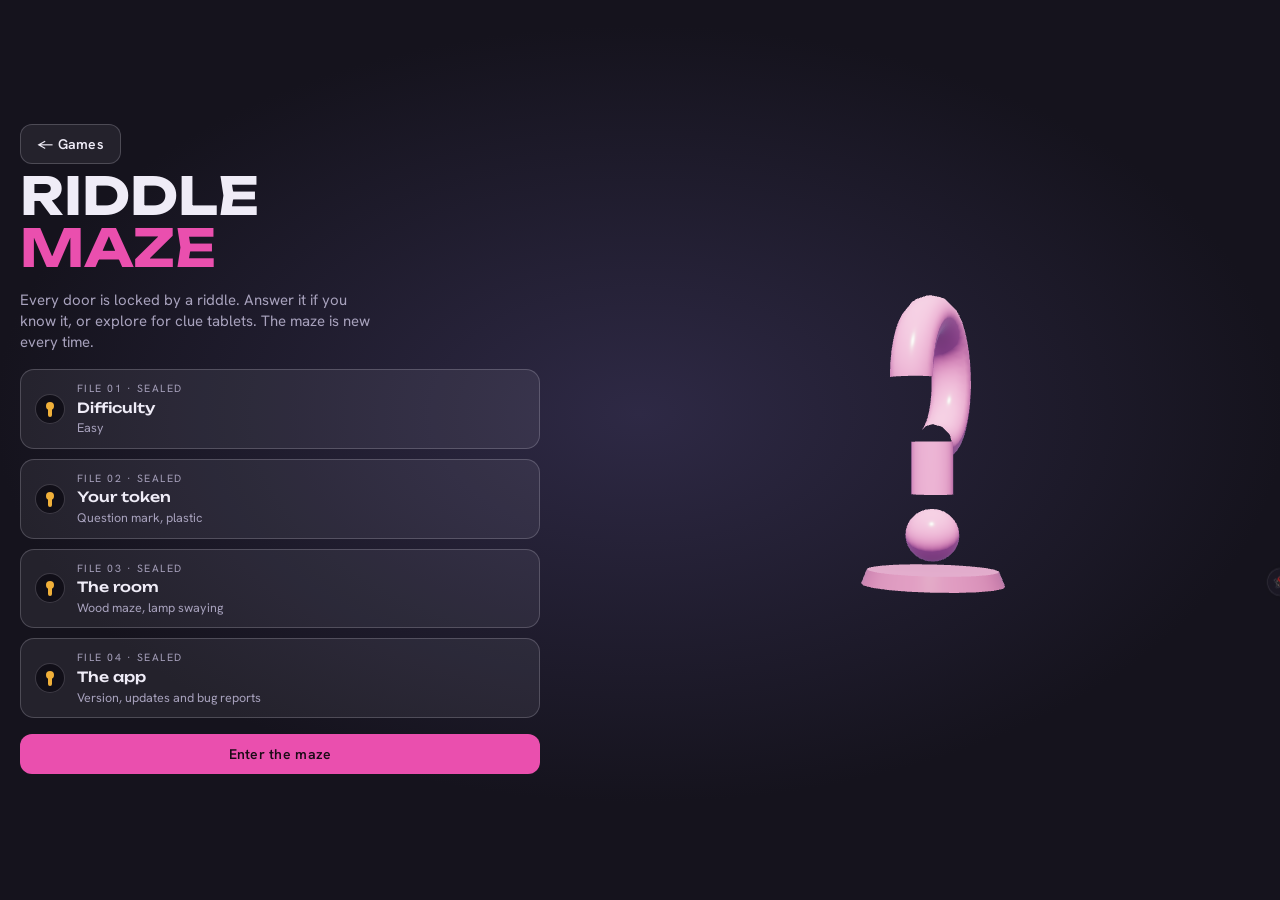
==== riddles.html @ 1ce8b2f1 "Add Strongbox game and in-app bug reporter Strongbox: number, word, logic and story questions, pictu" ====
<!DOCTYPE html>
<html lang="en">
<head>
<meta charset="utf-8">
<meta name="viewport" content="width=device-width, initial-scale=1, viewport-fit=cover">
<meta name="theme-color" content="#15131d">
<title>Riddle Maze · Critical Puzzles</title>
<link rel="manifest" href="manifest.webmanifest">
<link rel="icon" type="image/png" sizes="192x192" href="icons/icon-192.png">
<link rel="apple-touch-icon" href="icons/apple-touch-icon.png">
<link rel="preconnect" href="https://fonts.googleapis.com">
<link rel="preconnect" href="https://fonts.gstatic.com" crossorigin>
<link href="https://fonts.googleapis.com/css2?family=Hanken+Grotesk:wght@400;500;600&family=Unbounded:wght@500;700&display=swap" rel="stylesheet">
<style>
:root {
  --stage: #15131d; --stage-lift: #2e2945; --panel: #1d1a28; --ink: #efecf7; --muted: #a8a2bd;
  --line: rgba(239, 236, 247, 0.2); --tile: rgba(239, 236, 247, 0.07); --accent: #ea4fae;
  --amber: #f0b03a; --good: #5fd0a0;
  --display: "Unbounded", "Arial Rounded MT Bold", "Trebuchet MS", sans-serif;
  --body: "Hanken Grotesk", "Segoe UI", system-ui, sans-serif;
  --safe-t: env(safe-area-inset-top, 0px); --safe-b: env(safe-area-inset-bottom, 0px);
  color-scheme: dark;
}
* { box-sizing: border-box; }
html, body { height: 100%; margin: 0; }
body {
  background: var(--stage); color: var(--ink); font-family: var(--body); font-size: 15px; line-height: 1.4;
  overflow: hidden; -webkit-user-select: none; user-select: none; -webkit-tap-highlight-color: transparent;
}
[hidden] { display: none !important; }
#app { position: relative; height: 100%;
  background: radial-gradient(ellipse 70% 60% at 50% 46%, var(--stage-lift), var(--stage) 72%); }
#view { position: absolute; inset: 0; width: 100%; height: 100%; display: block; touch-action: none; outline: none; }
#app[data-screen="setup"] #view { pointer-events: none; }
button, .btn {
  font: 600 14px/1 var(--body); letter-spacing: 0.02em; color: var(--ink); background: var(--tile);
  border: 1px solid var(--line); border-radius: 12px; padding: 12px 16px; cursor: pointer; text-decoration: none;
  display: inline-block;
}
button:active { transform: scale(0.97); }
button:disabled { opacity: 0.45; cursor: default; }
button.primary { background: var(--accent); color: #1b0b16; border-color: transparent; }
.label { font-size: 11px; letter-spacing: 0.12em; text-transform: uppercase; color: var(--muted); }

/* Setup */
#setup {
  position: absolute; inset: 0; overflow-y: auto; padding: calc(18px + var(--safe-t)) 20px calc(20px + var(--safe-b));
  display: flex; flex-direction: column; gap: 16px;
}
#app:not([data-screen="setup"]) #setup { display: none; }
#setup h1 { margin: 6px 0 0; font-family: var(--display); font-weight: 700; text-transform: uppercase;
  font-size: clamp(28px, 8vw, 52px); line-height: 1; }
#setup h1 span { display: block; color: var(--accent); }
#setup .lede { margin: 0; color: var(--muted); max-width: 44ch; }
.group { max-width: 520px; display: flex; flex-direction: column; gap: 8px; }
.chips { display: flex; flex-wrap: wrap; gap: 8px; }
.chips button { padding: 10px 13px; border-radius: 999px; font-size: 13px; }
.chips button[aria-pressed="true"] { background: var(--ink); color: #15131d; border-color: transparent; }
.hint { margin: 0; color: var(--muted); font-size: 13px; max-width: 48ch; }
@media (min-width: 820px) { #setup { padding-right: 50%; justify-content: center; } }

/* Play */
#hud { position: absolute; left: 0; right: 0; top: 0; padding: calc(10px + var(--safe-t)) 12px 0;
  display: flex; flex-wrap: wrap; gap: 8px; align-items: center; pointer-events: none; }
#hud > * { pointer-events: auto; }
#hud button, #hud .btn { padding: 10px 12px; font-size: 13px; background: rgba(29, 26, 40, 0.85); }
#stats { display: flex; gap: 14px; margin: 0 0 0 auto; padding: 8px 12px; border-radius: 12px; background: rgba(29, 26, 40, 0.85);
  border: 1px solid var(--line); }
#stats div { display: flex; flex-direction: column; align-items: center; }
#stats dd { margin: 0; font-weight: 600; font-variant-numeric: tabular-nums; }
#status { position: absolute; left: 12px; right: 12px; bottom: calc(12px + var(--safe-b)); margin: 0; text-align: center;
  color: var(--muted); font-size: 13.5px; pointer-events: none; text-shadow: 0 1px 6px #000; }
#app[data-screen="setup"] #hud, #app[data-screen="setup"] #status { display: none; }

.card { position: absolute; left: 12px; right: 12px; top: calc(64px + var(--safe-t)); margin: 0 auto; max-width: 480px;
  background: var(--panel); border: 1px solid var(--line); border-radius: 18px; padding: 16px; z-index: 5;
  box-shadow: 0 18px 50px rgba(0, 0, 0, 0.55); max-height: calc(100% - 90px); overflow-y: auto; }
.card h2 { margin: 0 0 6px; font-family: var(--display); font-weight: 500; font-size: 15px; }
.card p { margin: 6px 0; }
#riddle-text { font-size: 17px; line-height: 1.45; -webkit-user-select: text; user-select: text; }
.cluebox { border-left: 3px solid var(--good); padding: 6px 10px; background: var(--tile); border-radius: 0 10px 10px 0; font-size: 14px; }
.cluebox b { color: var(--good); font-weight: 600; }
#answer { width: 100%; font: 500 17px var(--body); color: var(--ink); background: #110f18; border: 1px solid var(--line);
  border-radius: 12px; padding: 13px 14px; margin-top: 8px; -webkit-user-select: text; user-select: text; }
#answer:focus { outline: 2px solid var(--accent); outline-offset: 1px; }
.row { display: flex; flex-wrap: wrap; gap: 8px; margin-top: 10px; }
#feedback { min-height: 1.4em; font-size: 14px; color: var(--amber); }
.small { font-size: 13px; color: var(--muted); }
#journal-list { list-style: none; margin: 8px 0 0; padding: 0; display: flex; flex-direction: column; gap: 8px; }
#journal-list li { padding: 8px 10px; background: var(--tile); border-radius: 10px; font-size: 14px; -webkit-user-select: text; user-select: text; }
#journal-list b { color: var(--good); margin-right: 6px; }
#end .stars { font-size: 34px; letter-spacing: 6px; color: var(--amber); }
#end dl { display: grid; grid-template-columns: 1fr auto; gap: 4px 16px; margin: 10px 0; }
#end dd { margin: 0; font-weight: 600; text-align: right; }

/* ----- Settings as case files: each category is a sealed file that opens one at a time ----- */
.file { border: 1px solid var(--line); border-radius: 14px; background: var(--tile); }
.file > summary { list-style: none; display: flex; align-items: center; gap: 12px; padding: 11px 14px; cursor: pointer; border-radius: 14px; }
.file > summary::-webkit-details-marker { display: none; }
.file > summary:focus-visible { outline: 2px solid var(--accent); outline-offset: 2px; }
.lock { flex: none; width: 30px; height: 30px; border-radius: 50%; border: 1px solid var(--line); background: #110f18; position: relative; transition: transform 0.35s, border-color 0.35s; }
.lock::before, .lock::after { content: ""; position: absolute; left: 50%; background: var(--amber); transition: background 0.35s; }
.lock::before { top: 7px; width: 8px; height: 8px; margin-left: -4px; border-radius: 50%; }
.lock::after { top: 12px; width: 4px; height: 10px; margin-left: -2px; border-radius: 0 0 2px 2px; }
.file[open] .lock { transform: rotate(90deg); border-color: var(--good); }
.file[open] .lock::before, .file[open] .lock::after { background: var(--good); }
.ft { flex: 1; min-width: 0; display: flex; flex-direction: column; gap: 2px; }
.kick { font-size: 10.5px; letter-spacing: 0.14em; text-transform: uppercase; color: var(--muted); }
.kick::after { content: " \00B7  sealed"; }
.file[open] .kick::after { content: " \00B7  open"; color: var(--good); }
.fname { font-family: var(--display); font-weight: 500; font-size: 14px; }
.fdesc { font-size: 12.5px; color: var(--muted); white-space: nowrap; overflow: hidden; text-overflow: ellipsis; }
.fbody { padding: 6px 14px 16px; display: flex; flex-direction: column; gap: 18px; animation: unseal 0.3s ease; }
@keyframes unseal { from { opacity: 0; transform: translateY(-6px); } }
@media (prefers-reduced-motion: reduce) { .fbody { animation: none; } .lock, .lock::before, .lock::after { transition: none; } }
.files { max-width: 520px; display: flex; flex-direction: column; gap: 10px; }
.files .hint { max-width: none; }
</style>
</head>
<body>
<div id="app" data-screen="setup">
  <canvas id="view" tabindex="0" aria-label="3D maze on a table. Drag to move your view around and over the table, pinch or scroll to zoom, drag with two fingers to pan across it. Tap a door to walk to it."></canvas>

  <section id="setup">
    <div>
      <a class="btn" href="index.html">&larr; Games</a>
      <h1>Riddle <span>Maze</span></h1>
    </div>
    <p class="lede">Every door is locked by a riddle. Answer it if you know it, or explore for clue tablets. The maze is new every time.</p>
    <div class="files">
<details class="file">
<summary><span class="lock" aria-hidden="true"></span><span class="ft"><span class="kick">File 01</span><span class="fname">Difficulty</span><span class="fdesc" id="d-tier"></span></span></summary>
<div class="fbody">
    <div class="group">
      <span class="label">Difficulty</span>
      <div class="chips" id="tiers"></div>
      <p class="hint" id="tier-blurb"></p>
    </div>
</div>
</details>
<details class="file">
<summary><span class="lock" aria-hidden="true"></span><span class="ft"><span class="kick">File 02</span><span class="fname">Your token</span><span class="fdesc" id="d-token"></span></span></summary>
<div class="fbody">
    <div class="group">
      <span class="label">Token</span>
      <div class="chips" id="tokens"></div>
    </div>
    <div class="group">
      <span class="label">Token material</span>
      <div class="chips" id="tmats"></div>
    </div>
</div>
</details>
<details class="file">
<summary><span class="lock" aria-hidden="true"></span><span class="ft"><span class="kick">File 03</span><span class="fname">The room</span><span class="fdesc" id="d-room"></span></span></summary>
<div class="fbody">
    <div class="group">
      <span class="label">Maze material</span>
      <div class="chips" id="mmats"></div>
    </div>
    <div class="group">
      <span class="label">Overhead lamp</span>
      <div class="chips" id="lamps"></div>
    </div>
</div>
</details>
<details class="file">
<summary><span class="lock" aria-hidden="true"></span><span class="ft"><span class="kick">File 04</span><span class="fname">The app</span><span class="fdesc">Version, updates and bug reports</span></span></summary>
<div class="fbody">
<div class="group">
<p class="hint" id="upd-version"></p>
<div class="row"><button id="upd-check" type="button">Check for update</button><button type="button" data-bug-open>&#128030; Report a bug</button></div>
<p class="hint" id="upd-status" role="status" aria-live="polite"></p>
</div>
</div>
</details>
    </div>
    <div class="group"><button id="start" class="primary" type="button">Enter the maze</button></div>
  </section>

  <header id="hud">
    <button id="to-setup" type="button">&larr; Setup</button>
    <button id="open-journal" type="button">Journal <span id="jcount">0</span></button>
    <button id="recentre" type="button">Recentre</button>
    <dl id="stats">
      <div><dt class="label">Doors</dt><dd id="s-doors">0</dd></div>
      <div><dt class="label">Wrong</dt><dd id="s-wrong">0</dd></div>
      <div id="s-keys-box"><dt class="label">Keys</dt><dd id="s-keys">0</dd></div>
      <div id="s-oil-box"><dt class="label">Oil</dt><dd id="s-oil">0</dd></div>
    </dl>
  </header>
  <p id="status" role="status" aria-live="polite"></p>

  <div id="panel" class="card" hidden role="dialog" aria-labelledby="panel-title">
    <h2 id="panel-title">Locked door</h2>
    <p id="riddle-text"></p>
    <p id="door-hint" class="small"></p>
    <p id="door-clue" class="cluebox" hidden></p>
    <form id="answer-form" autocomplete="off">
      <input id="answer" type="text" inputmode="text" autocapitalize="off" autocorrect="off" spellcheck="false" placeholder="Type your answer" aria-label="Your answer" maxlength="80">
      <p id="feedback" role="status" aria-live="polite"></p>
      <div class="row">
        <button id="submit" class="primary" type="submit">Answer</button>
        <button id="use-key" type="button" hidden>Use master key</button>
        <button id="panel-journal" type="button">Journal</button>
        <button id="walk-away" type="button">Walk away</button>
      </div>
    </form>
    <p id="tries" class="small"></p>
  </div>

  <div id="journal" class="card" hidden role="dialog" aria-labelledby="journal-title">
    <h2 id="journal-title">Journal</h2>
    <p class="small" id="journal-note"></p>
    <ul id="journal-list"></ul>
    <div class="row"><button id="close-journal" class="primary" type="button">Close</button></div>
  </div>

  <div id="note" class="card" hidden role="dialog" aria-labelledby="note-title">
    <h2 id="note-title"></h2>
    <div id="note-body"></div>
    <div class="row"><button id="close-note" class="primary" type="button">Continue</button></div>
  </div>

  <div id="end" class="card" hidden role="dialog" aria-labelledby="end-title">
    <h2 id="end-title"></h2>
    <p class="stars" id="end-stars" aria-hidden="true"></p>
    <p id="end-text"></p>
    <dl id="end-stats"></dl>
    <div class="row">
      <button id="again" class="primary" type="button">New maze</button>
      <button id="end-setup" type="button">Change setup</button>
    </div>
  </div>
</div>

<script src="three.min.js"></script>
<script src="riddles-data.js"></script>
<script>
(function () {
'use strict';
var $ = function (id) { return document.getElementById(id); };
function store(k, v) { try { localStorage.setItem(k, JSON.stringify(v)); } catch (e) {} }
function load(k) { try { return JSON.parse(localStorage.getItem(k)); } catch (e) { return null; } }

/* ---------- Settings for each difficulty (tune here) ---------- */
var TIERS = {
  E: { minPath: 3, name: 'Easy', rooms: 9, grid: [4, 4, 1], extra: 2, cluePct: 0.7, attempts: Infinity, keys: 0, hiddenKey: false, oil: false, typo: 6, label: 'auto',
       blurb: 'One floor, 9 rooms. Unlimited attempts with a short lockout. Clues appear on their door once found.' },
  M: { minPath: 4, name: 'Medium', rooms: 12, grid: [3, 3, 2], extra: 3, cluePct: 0.5, attempts: 3, keys: 1, hiddenKey: false, oil: false, typo: 8, label: 'symbol',
       blurb: 'Two floors, 12 rooms. A door seals after 3 wrong answers. One master key. Clue tablets and doors share a mark.' },
  H: { minPath: 5, name: 'Hard', rooms: 16, grid: [3, 3, 3], extra: 3, cluePct: 0.35, attempts: 2, keys: 0, hiddenKey: true, oil: true, typo: 0, label: 'none',
       blurb: 'Three floors, 16 rooms. A door seals after 2 wrong answers. Clues are unlabelled, the master key is hidden, and lantern oil limits how far you can walk.' }
};
var OIL_FACTOR = 1.6, OIL_BONUS = 4, EASY_LOCKOUT_MS = 5000;
var TOKENS = [['question', 'Question mark'], ['stick', 'Stick figure'], ['pyramid', 'Pyramid'], ['statue', 'Carved statue'],
  ['lantern', 'Lantern'], ['flashlight', 'Flashlight'], ['magnifier', 'Magnifying glass'], ['globe', 'Globe'], ['book', 'Open book'], ['abacus', 'Abacus']];
var MATS = [['wood', 'Wood'], ['plastic', 'Plastic'], ['metal', 'Metal']];
var LAMPS = [['still', 'Still'], ['sway', 'Sway'], ['swing', 'Swing']], LAMP_AMP = { still: 0, sway: 0.07, swing: 0.2 };
var SYMBOLS = ['Δ', 'Σ', 'Ω', 'Φ', 'Ψ', 'Λ', 'Θ', 'Π', 'Ξ', 'Γ', 'β', 'λ', 'μ', 'π'];

var setup = load('cp-riddle-setup') || {};
if (!TIERS[setup.tier]) setup.tier = 'E';
if (!TOKENS.some(function (t) { return t[0] === setup.token; })) setup.token = 'question';
if (!MATS.some(function (t) { return t[0] === setup.tmat; })) setup.tmat = 'plastic';
if (!MATS.some(function (t) { return t[0] === setup.mmat; })) setup.mmat = 'wood';
if (LAMP_AMP[setup.lamp] === undefined) setup.lamp = 'sway';

/* ---------- Random ---------- */
function rng(seed) { var a = seed >>> 0; return function () { a |= 0; a = a + 0x6D2B79F5 | 0; var t = Math.imul(a ^ a >>> 15, 1 | a);
  t = t + Math.imul(t ^ t >>> 7, 61 | t) ^ t; return ((t ^ t >>> 14) >>> 0) / 4294967296; }; }
function shuffle(arr, rnd) { for (var i = arr.length - 1; i > 0; i--) { var j = Math.floor(rnd() * (i + 1)); var t = arr[i]; arr[i] = arr[j]; arr[j] = t; } return arr; }

/* ---------- Maze generation ---------- */
function bfs(n, edges, from, usable) {
  var dist = new Array(n).fill(-1), prev = new Array(n).fill(-1), via = new Array(n).fill(-1), q = [from]; dist[from] = 0;
  while (q.length) { var c = q.shift();
    for (var i = 0; i < edges.length; i++) { var e = edges[i]; if (usable && !usable(e, i)) continue;
      var o = e.a === c ? e.b : e.b === c ? e.a : -1;
      if (o >= 0 && dist[o] < 0) { dist[o] = dist[c] + 1; prev[o] = c; via[o] = i; q.push(o); } } }
  return { dist: dist, prev: prev, via: via };
}
function separators(n, edges, s, t) { // doors whose loss would cut the start from the exit
  var out = 0;
  for (var i = 0; i < edges.length; i++) { if (bfs(n, edges, s, function (e, k) { return k !== i; }).dist[t] < 0) out++; }
  return out;
}
function attempt(T, rnd, relaxed) {
  var W = T.grid[0], D = T.grid[1], F = T.grid[2];
  var key = function (x, z, f) { return x + ',' + z + ',' + f; };
  var rooms = [{ x: Math.floor(rnd() * W), z: Math.floor(rnd() * D), f: 0 }], at = {};
  at[key(rooms[0].x, rooms[0].z, 0)] = 0;
  var dirs = [[1, 0, 0], [-1, 0, 0], [0, 1, 0], [0, -1, 0], [1, 0, 0], [-1, 0, 0], [0, 1, 0], [0, -1, 0], [0, 0, 1], [0, 0, -1]];
  var guard = 0;
  while (rooms.length < T.rooms && guard++ < 5000) {
    var c = rooms[Math.floor(rnd() * rooms.length)], d = dirs[Math.floor(rnd() * dirs.length)];
    var x = c.x + d[0], z = c.z + d[1], f = c.f + d[2];
    if (x < 0 || z < 0 || f < 0 || x >= W || z >= D || f >= F || at[key(x, z, f)] !== undefined) continue;
    at[key(x, z, f)] = rooms.length; rooms.push({ x: x, z: z, f: f });
  }
  if (rooms.length < T.rooms) return null;
  var floors = {}; rooms.forEach(function (r) { floors[r.f] = 1; });
  if (Object.keys(floors).length < F && !relaxed) return null;
  var n = rooms.length, cand = [];
  rooms.forEach(function (r, i) {
    [[1, 0, 0], [0, 1, 0], [0, 0, 1]].forEach(function (d) {
      var j = at[key(r.x + d[0], r.z + d[1], r.f + d[2])];
      if (j !== undefined) cand.push({ a: i, b: j, vertical: d[2] === 1 });
    });
  });
  shuffle(cand, rnd); cand.sort(function (p, q) { return (p.vertical ? 1 : 0) - (q.vertical ? 1 : 0); });
  var parent = rooms.map(function (_, i) { return i; });
  var find = function (i) { while (parent[i] !== i) { parent[i] = parent[parent[i]]; i = parent[i]; } return i; };
  var edges = [], spare = [];
  cand.forEach(function (e) { var a = find(e.a), b = find(e.b); if (a !== b) { parent[a] = b; edges.push(e); } else spare.push(e); });
  if (edges.length !== n - 1) return null;
  var start = Math.floor(rnd() * n), d0 = bfs(n, edges, start).dist, exit = 0;
  for (var i = 0; i < n; i++) if (d0[i] > d0[exit]) exit = i;
  shuffle(spare, rnd);
  var sep = separators(n, edges, start, exit);
  while (sep > 0 && spare.length) { // add hallways until there are two routes that share no door
    var best = -1, bestSep = sep;
    for (var k = 0; k < spare.length; k++) { var s2 = separators(n, edges.concat([spare[k]]), start, exit); if (s2 < bestSep) { bestSep = s2; best = k; } }
    if (best < 0) break;
    edges.push(spare.splice(best, 1)[0]); sep = bestSep;
  }
  if (sep > 0 && !relaxed) return null;
  var target = n - 1 + T.extra;
  while (edges.length < target && spare.length) edges.push(spare.pop());
  var path = bfs(n, edges, start);
  if (path.dist[exit] < (relaxed ? 2 : T.minPath)) return null;
  return { rooms: rooms, edges: edges, start: start, exit: exit, shortest: path.dist[exit], path: path };
}
function generate(tierKey, seed) {
  var T = TIERS[tierKey], rnd = rng(seed), g = null;
  for (var i = 0; i < 300 && !g; i++) g = attempt(T, rnd, false);
  for (var j = 0; j < 2000 && !g; j++) g = attempt(T, rnd, true);
  var n = g.rooms.length;
  g.rooms.forEach(function (r, i) { r.id = i; r.clues = []; r.key = false; r.visited = false; });
  // riddles: unsolved ones are dealt first
  var solved = (load('cp-riddle-solved') || {})[tierKey] || [];
  var pool = shuffle(window.RIDDLES[tierKey].slice(), rnd);
  pool.sort(function (a, b) { return (solved.indexOf(a.id) >= 0 ? 1 : 0) - (solved.indexOf(b.id) >= 0 ? 1 : 0); });
  g.edges.forEach(function (e, i) { e.riddle = pool[i % pool.length]; e.state = 'locked'; e.tries = 0; e.wrong = []; e.sym = null; e.clueRoom = -1; e.clueFound = false; });
  // which rooms lie on the shortest route
  var onPath = {}, c = g.exit; while (c >= 0) { onPath[c] = 1; c = g.path.prev[c]; }
  var degree = new Array(n).fill(0); g.edges.forEach(function (e) { degree[e.a]++; degree[e.b]++; });
  // clues: always placed in a room that can be reached without passing the door they help with
  var want = Math.round(T.cluePct * g.edges.length), order = shuffle(g.edges.map(function (_, i) { return i; }), rnd), symI = 0;
  var syms = shuffle(SYMBOLS.slice(), rnd);
  order.forEach(function (ei) {
    if (want <= 0) return;
    var reach = bfs(n, g.edges, g.start, function (e, k) { return k !== ei; }).dist, opts = [];
    for (var r = 0; r < n; r++) {
      if (reach[r] < 0 || r === g.start || r === g.exit || g.rooms[r].clues.length >= 2) continue;
      var w = 1 + (degree[r] === 1 ? 3 : 0) + (onPath[r] ? 0 : 2);
      for (var k = 0; k < w; k++) opts.push(r);
    }
    if (!opts.length) return;
    var room = opts[Math.floor(rnd() * opts.length)];
    g.rooms[room].clues.push(ei); g.edges[ei].clueRoom = room; g.edges[ei].sym = syms[symI++ % syms.length]; want--;
  });
  if (T.hiddenKey) {
    var ko = []; for (var r = 0; r < n; r++) if (r !== g.start && r !== g.exit) { ko.push(r); if (!onPath[r]) ko.push(r, r); }
    g.rooms[ko[Math.floor(rnd() * ko.length)]].key = true;
  }
  g.oil = T.oil ? Math.round(g.shortest * OIL_FACTOR) + OIL_BONUS : Infinity;
  g.tier = tierKey;
  return g;
}

/* ---------- Answer checking ---------- */
var NUMWORDS = 'zero one two three four five six seven eight nine ten eleven twelve thirteen fourteen fifteen sixteen seventeen eighteen nineteen twenty thirty forty fifty sixty seventy eighty ninety hundred thousand'.split(' ');
function tokens(s) {
  s = String(s).toLowerCase().normalize('NFKD').replace(/[̀-ͯ]/g, '').replace(/['’]/g, '')
    .replace(/[^a-z0-9.]+/g, ' ').replace(/\.(?!\d)/g, ' ');
  return s.split(' ').filter(function (w) { return w && ['a', 'an', 'the', 'your'].indexOf(w) < 0; });
}
function isNum(w) { return /^[\d.]+$/.test(w) || NUMWORDS.indexOf(w) >= 0; }
function lev1(a, b) { // true when a and b differ by at most one edit
  if (a === b) return true; if (Math.abs(a.length - b.length) > 1) return false;
  var i = 0; while (i < a.length && i < b.length && a[i] === b[i]) i++;
  return a.slice(i + 1) === b.slice(i + 1) || a.slice(i) === b.slice(i + 1) || a.slice(i + 1) === b.slice(i);
}
function checkAnswer(riddle, input, T) {
  var it = tokens(input); if (!it.length) return false;
  var I = it.join(' '), list = [riddle.a].concat(riddle.alt);
  for (var k = 0; k < list.length; k++) {
    var ct = tokens(list[k]); if (!ct.length) continue; var C = ct.join(' ');
    if (I === C || I + 's' === C || I === C + 's' || it.join('') === ct.join('')) return true;
    if (T.typo && C.length >= T.typo && !isNum(C) && lev1(I, C)) return true;
    if (it.length > 12) continue;
    if (ct.length === 1 && isNum(C)) { // a number must be the only number in the answer
      if (it.indexOf(C) >= 0 && it.filter(isNum).length === 1) return true; continue;
    }
    if (C.length < 3) continue;
    for (var s = 0; s + ct.length <= it.length; s++) { if (it.slice(s, s + ct.length).join(' ') === C) return true; }
  }
  return false;
}
window.__riddleMaze = { generate: generate, checkAnswer: checkAnswer, TIERS: TIERS, bfs: bfs, separators: separators };

/* ---------- 3D scene ---------- */
var canvas = $('view'), renderer, scene, camera, pivot, mazeGroup, previewGroup, envTex, woodTex;
var S = 4, RS = 2.4, HW = 0.9, FH = 3.4;
try { renderer = new THREE.WebGLRenderer({ canvas: canvas, antialias: true, alpha: true, preserveDrawingBuffer: true }); } catch (e) { renderer = null; }
if (!renderer) { $('setup').insertAdjacentHTML('beforeend', '<p class="hint">This device could not start 3D graphics, so the maze cannot be shown.</p>'); $('start').disabled = true; return; }
renderer.setPixelRatio(Math.min(window.devicePixelRatio || 1, 2));
renderer.outputEncoding = THREE.sRGBEncoding;
renderer.toneMapping = THREE.ACESFilmicToneMapping;
renderer.shadowMap.enabled = true; renderer.shadowMap.type = THREE.PCFSoftShadowMap;
scene = new THREE.Scene();
camera = new THREE.PerspectiveCamera(40, 1, 0.1, 200);
pivot = new THREE.Group(); scene.add(pivot);
mazeGroup = new THREE.Group(); pivot.add(mazeGroup);
previewGroup = new THREE.Group(); scene.add(previewGroup);
scene.add(new THREE.HemisphereLight(0xdcd6ff, 0x2a2438, 0.22));
/* The interrogation lamp: a single hanging lamp above the board, never in view. It swings like a
   pendulum from a fixed hook, so the pool of light and every shadow slide across the maze. */
var lamp = new THREE.SpotLight(0xffe2b0, 1.55, 0, 0.62, 0.6, 0); lamp.castShadow = true;
lamp.shadow.mapSize.set(1024, 1024); lamp.shadow.bias = -0.0012; lamp.shadow.radius = 3;
scene.add(lamp); scene.add(lamp.target);
var lampAmp = 0.07, lampKick = 0, lampT = 0, lampHook = new THREE.Vector3(0, 12, 9), lampLen = 15, lampAim = new THREE.Vector3();
function kickLamp(v) { lampKick = Math.min(0.32, lampKick + v); }
function swingLamp(dt, still) {
  lampT += dt; lampKick *= Math.pow(0.55, dt); lampAmp += ((still ? 0.03 : LAMP_AMP[setup.lamp]) - lampAmp) * Math.min(1, dt * 1.5);
  var a = lampAmp + lampKick, tx = a * Math.sin(lampT * 1.35), tz = a * 0.4 * Math.sin(lampT * 1.12 + 1);
  // rope direction: straight down from the hook towards the board, tipped by the swing
  var down = lampAim.clone().sub(lampHook).normalize(), side = new THREE.Vector3(1, 0, 0), fwd = new THREE.Vector3().crossVectors(side, down);
  var dir = down.clone().addScaledVector(side, Math.tan(tx)).addScaledVector(fwd, Math.tan(tz)).normalize();
  lamp.position.copy(lampHook).addScaledVector(dir, lampLen * 0.12);
  lamp.target.position.copy(lampHook).addScaledVector(dir, lampLen);
}
(function () { // soft studio reflections so metal reads as metal
  var env = new THREE.Scene(), g = new THREE.BoxGeometry(1, 1, 1);
  var add = function (c, x, y, z, sx, sy, sz) { var m = new THREE.Mesh(g, new THREE.MeshBasicMaterial({ color: c })); m.position.set(x, y, z); m.scale.set(sx, sy, sz); env.add(m); };
  env.background = new THREE.Color(0x2a2636);
  add(0xffffff, 0, 9, 0, 14, 0.5, 14); add(0xbfc8ff, -9, 2, 0, 0.5, 8, 10); add(0xffd9b0, 9, 1, 3, 0.5, 6, 6); add(0x6a5f8a, 0, -9, 0, 14, 0.5, 14); add(0xffffff, 0, 3, 9, 6, 4, 0.5);
  try { envTex = new THREE.PMREMGenerator(renderer).fromScene(env, 0.04).texture; scene.environment = envTex; } catch (e) {}
})();
(function () { // wood grain
  var c = document.createElement('canvas'); c.width = c.height = 256; var x = c.getContext('2d'), r = rng(7);
  x.fillStyle = '#c9c9c9'; x.fillRect(0, 0, 256, 256);
  for (var i = 0; i < 90; i++) { x.strokeStyle = 'rgba(' + (r() < 0.5 ? '70,70,70' : '255,255,255') + ',' + (0.05 + r() * 0.16) + ')'; x.lineWidth = 0.6 + r() * 2.2;
    var y = r() * 256, w = 3 + r() * 8; x.beginPath(); x.moveTo(0, y);
    for (var px = 0; px <= 256; px += 16) x.lineTo(px, y + Math.sin(px / 40 + i) * w); x.stroke(); }
  woodTex = new THREE.CanvasTexture(c); woodTex.wrapS = woodTex.wrapT = THREE.RepeatWrapping; woodTex.encoding = THREE.sRGBEncoding;
})();
var BASE = { wood: { token: 0xb9804a, maze: 0x9b7650 }, plastic: { token: 0xea4fae, maze: 0x5a54a8 }, metal: { token: 0xd6dbe6, maze: 0x8d96a8 } };
function makeMat(kind, color, shade) {
  var c = new THREE.Color(color); if (shade) c.multiplyScalar(shade);
  if (kind === 'wood') return new THREE.MeshStandardMaterial({ color: c, map: woodTex, roughness: 0.78, metalness: 0, envMapIntensity: 0.35 });
  if (kind === 'metal') return new THREE.MeshStandardMaterial({ color: c, roughness: 0.3, metalness: 1, envMapIntensity: 0.9 });
  return new THREE.MeshStandardMaterial({ color: c, roughness: 0.22, metalness: 0, envMapIntensity: 0.35 });
}
function glyph(text, color) {
  var c = document.createElement('canvas'); c.width = c.height = 96; var x = c.getContext('2d');
  x.fillStyle = 'rgba(21,19,29,0.85)'; x.beginPath(); x.arc(48, 48, 44, 0, 7); x.fill();
  x.fillStyle = color || '#5fd0a0'; x.font = '600 56px Georgia, serif'; x.textAlign = 'center'; x.textBaseline = 'middle'; x.fillText(text, 48, 52);
  var t = new THREE.CanvasTexture(c); t.encoding = THREE.sRGBEncoding;
  var s = new THREE.Sprite(new THREE.SpriteMaterial({ map: t, transparent: true })); s.scale.set(0.55, 0.55, 1); return s;
}

/* ---------- Tokens (each stands on y = 0 and faces +z) ---------- */
function buildToken(kind, matKind) {
  var g = new THREE.Group(), m = makeMat(matKind, BASE[matKind].token), dark = makeMat(matKind, BASE[matKind].token, 0.55);
  var accent = new THREE.MeshStandardMaterial({ color: 0x08b3a2, roughness: 0.3 });
  var glow = new THREE.MeshStandardMaterial({ color: 0xffe2a0, emissive: 0xffb84a, emissiveIntensity: 1.6, transparent: true, opacity: 0.9 });
  var add = function (geo, mat, x, y, z, parent) { var o = new THREE.Mesh(geo, mat); o.position.set(x || 0, y || 0, z || 0); (parent || g).add(o); return o; };
  var cyl = function (a, b, h, s) { return new THREE.CylinderGeometry(a, b, h, s || 20); };
  if (kind === 'question') {
    add(cyl(0.22, 0.24, 0.05), dark, 0, 0.025);
    add(new THREE.SphereGeometry(0.09, 20, 14), m, 0, 0.17);
    add(cyl(0.07, 0.07, 0.18), m, 0, 0.4);
    add(new THREE.TorusGeometry(0.22, 0.07, 12, 28, Math.PI * 1.5), m, 0, 0.7).rotation.z = -Math.PI / 2;
  } else if (kind === 'stick') {
    add(new THREE.SphereGeometry(0.13, 20, 14), m, 0, 0.82);
    add(cyl(0.04, 0.04, 0.36), m, 0, 0.52);
    add(cyl(0.03, 0.03, 0.42), m, 0, 0.6).rotation.z = Math.PI / 2;
    add(cyl(0.035, 0.035, 0.38), m, -0.07, 0.18).rotation.z = -0.3;
    add(cyl(0.035, 0.035, 0.38), m, 0.07, 0.18).rotation.z = 0.3;
  } else if (kind === 'pyramid') {
    add(new THREE.ConeGeometry(0.44, 0.72, 4), m, 0, 0.36).rotation.y = Math.PI / 4;
  } else if (kind === 'statue') {
    add(new THREE.BoxGeometry(0.42, 0.12, 0.42), dark, 0, 0.06);
    add(cyl(0.15, 0.2, 0.4, 8), m, 0, 0.32);
    add(new THREE.BoxGeometry(0.36, 0.34, 0.3), m, 0, 0.69);
    add(new THREE.BoxGeometry(0.42, 0.06, 0.36), dark, 0, 0.83);
    add(new THREE.SphereGeometry(0.035, 10, 8), accent, -0.08, 0.72, 0.15);
    add(new THREE.SphereGeometry(0.035, 10, 8), accent, 0.08, 0.72, 0.15);
    add(new THREE.BoxGeometry(0.14, 0.03, 0.02), dark, 0, 0.6, 0.155);
  } else if (kind === 'lantern') {
    add(cyl(0.2, 0.22, 0.08), m, 0, 0.04);
    add(cyl(0.15, 0.15, 0.36, 14), glow, 0, 0.26);
    for (var i = 0; i < 4; i++) add(cyl(0.015, 0.015, 0.36, 6), dark, Math.cos(i * 1.57 + 0.78) * 0.17, 0.26, Math.sin(i * 1.57 + 0.78) * 0.17);
    add(new THREE.ConeGeometry(0.22, 0.14, 14), m, 0, 0.51);
    add(new THREE.TorusGeometry(0.13, 0.02, 8, 18, Math.PI), m, 0, 0.58);
    var pl = new THREE.PointLight(0xffc070, 0.9, 6); pl.position.y = 0.3; g.add(pl);
  } else if (kind === 'flashlight') {
    var f = new THREE.Group(); f.position.y = 0.3; f.rotation.x = -0.12; g.add(f);
    add(cyl(0.09, 0.09, 0.5), m, 0, 0, -0.05, f).rotation.x = Math.PI / 2;
    add(cyl(0.16, 0.09, 0.16), dark, 0, 0, 0.28, f).rotation.x = Math.PI / 2;
    add(cyl(0.14, 0.14, 0.02), glow, 0, 0, 0.365, f).rotation.x = Math.PI / 2;
    var beam = add(new THREE.ConeGeometry(0.45, 1.1, 20, 1, true), new THREE.MeshBasicMaterial({ color: 0xffe2a0, transparent: true, opacity: 0.16, side: THREE.DoubleSide, depthWrite: false }), 0, 0, 0.92, f);
    beam.rotation.x = -Math.PI / 2;
    add(new THREE.BoxGeometry(0.2, 0.2, 0.16), dark, 0, 0.1, 0);
  } else if (kind === 'magnifier') {
    add(cyl(0.16, 0.18, 0.04), dark, 0, 0.02);
    add(cyl(0.04, 0.05, 0.4), m, 0, 0.22);
    add(new THREE.TorusGeometry(0.24, 0.04, 10, 28), m, 0, 0.66);
    add(cyl(0.22, 0.22, 0.02, 28), new THREE.MeshStandardMaterial({ color: 0xbfe6ff, transparent: true, opacity: 0.35, roughness: 0.05, metalness: 0.2 }), 0, 0.66).rotation.x = Math.PI / 2;
  } else if (kind === 'globe') {
    add(cyl(0.2, 0.24, 0.06), m, 0, 0.03);
    add(cyl(0.03, 0.03, 0.22), m, 0, 0.16);
    var tilt = new THREE.Group(); tilt.position.y = 0.56; tilt.rotation.z = 0.4; g.add(tilt);
    var c = document.createElement('canvas'); c.width = 128; c.height = 64; var x = c.getContext('2d'), r = rng(3);
    x.fillStyle = '#1e6fd0'; x.fillRect(0, 0, 128, 64); x.fillStyle = '#3fae6a';
    for (var b = 0; b < 16; b++) { x.beginPath(); x.ellipse(r() * 128, 8 + r() * 48, 5 + r() * 14, 3 + r() * 8, r() * 3, 0, 7); x.fill(); }
    var tex = new THREE.CanvasTexture(c); tex.encoding = THREE.sRGBEncoding;
    g.userData.spin = add(new THREE.SphereGeometry(0.26, 28, 18), new THREE.MeshStandardMaterial({ map: tex, roughness: 0.45 }), 0, 0, 0, tilt);
    add(new THREE.TorusGeometry(0.3, 0.02, 8, 28, Math.PI), m, 0, 0, 0, tilt).rotation.z = -Math.PI / 2;
  } else if (kind === 'book') {
    add(cyl(0.18, 0.22, 0.05), dark, 0, 0.025);
    add(cyl(0.04, 0.05, 0.4), dark, 0, 0.24);
    var bk = new THREE.Group(); bk.position.y = 0.5; bk.rotation.x = 0.55; g.add(bk);
    var paper = new THREE.MeshStandardMaterial({ color: 0xf3ecd8, roughness: 0.9 });
    [-1, 1].forEach(function (s) {
      add(new THREE.BoxGeometry(0.36, 0.03, 0.5), m, s * 0.175, 0.03, 0, bk).rotation.z = s * 0.22;
      add(new THREE.BoxGeometry(0.32, 0.05, 0.46), paper, s * 0.165, 0.07, 0, bk).rotation.z = s * 0.22;
    });
  } else { // abacus
    add(new THREE.BoxGeometry(0.05, 0.62, 0.08), m, -0.34, 0.33); add(new THREE.BoxGeometry(0.05, 0.62, 0.08), m, 0.34, 0.33);
    add(new THREE.BoxGeometry(0.73, 0.05, 0.08), m, 0, 0.64); add(new THREE.BoxGeometry(0.73, 0.06, 0.16), m, 0, 0.03);
    var cols = [0xea4fae, 0x08b3a2, 0xf0b03a];
    [0.18, 0.34, 0.5].forEach(function (y, ri) {
      add(cyl(0.012, 0.012, 0.64, 6), dark, 0, y).rotation.z = Math.PI / 2;
      var bm = new THREE.MeshStandardMaterial({ color: cols[ri], roughness: 0.3 });
      for (var k = 0; k < 5; k++) add(new THREE.SphereGeometry(0.055, 14, 10), bm, -0.27 + k * 0.105 + (k > 2 - ri ? 0.1 : 0), y);
    });
  }
  return g;
}

/* ---------- Game state ---------- */
var maze = null, T = null, cur = 0, keys = 0, oil = 0, stats = null, journal = [], busy = false, over = false, panelEdge = -1, lockUntil = 0;
var roomObjs = [], edgeObjs = [], fadeList = [], pickables = [], token = null, tweens = [];
var camDist = 20, baseDist = 20, HOME_YAW = 0.5, HOME_PITCH = 0.9, camYaw = HOME_YAW, camPitch = HOME_PITCH, camTarget = new THREE.Vector3(), tableR = 10, boardY = 0;
var paveTex = null;
function resetView() { camYaw = HOME_YAW; camPitch = HOME_PITCH; camDist = baseDist; camTarget.set(0, camTarget.y, 0); }

function roomPos(r) { return new THREE.Vector3((r.x - maze.cx) * S, (r.f - maze.cf) * FH, (r.z - maze.cz) * S); }
function clearGroup(g) { while (g.children.length) g.remove(g.children[0]); }
var fadeMats = [];
function fade(mat, floors, base) { fadeMats.push(mat); mat.transparent = true; fadeList.push({ mat: mat, floors: floors, base: base === undefined ? 1 : base }); return mat; }

function buildMaze() {
  clearGroup(mazeGroup); roomObjs = []; edgeObjs = []; fadeList = []; fadeMats = []; pickables = [];
  var xs = maze.rooms.map(function (r) { return r.x; }), zs = maze.rooms.map(function (r) { return r.z; }), fs = maze.rooms.map(function (r) { return r.f; });
  var mid = function (a) { return (Math.min.apply(0, a) + Math.max.apply(0, a)) / 2; };
  maze.cx = mid(xs); maze.cz = mid(zs); maze.cf = mid(fs);
  var span = Math.max(Math.max.apply(0, xs) - Math.min.apply(0, xs), Math.max.apply(0, zs) - Math.min.apply(0, zs)) * S + RS;
  var tall = (Math.max.apply(0, fs) - Math.min.apply(0, fs)) * FH;
  baseDist = camDist = Math.max(span, tall + 4) * 1.6 + 7;
  var mk = setup.mmat, col = BASE[mk].maze, mats = {};
  var floorMat = function (f, name, shade) { var k = name + f; if (!mats[k]) mats[k] = fade(makeMat(mk, col, shade), [f]); return mats[k]; };
  var slab = new THREE.BoxGeometry(RS, 0.2, RS), frostG = new THREE.BoxGeometry(RS, 0.9, RS);
  var seg = (RS - HW) / 2, wallFull = [RS, 0.6, 0.12], wallSeg = [seg, 0.6, 0.12];
  var side = {}; // room -> which sides have a hallway
  maze.edges.forEach(function (e) { if (e.vertical) return; var a = maze.rooms[e.a], b = maze.rooms[e.b];
    var d = b.x !== a.x ? 'x' : 'z'; side[e.a + (d === 'x' ? '+x' : '+z')] = 1; side[e.b + (d === 'x' ? '-x' : '-z')] = 1; });
  maze.rooms.forEach(function (r, i) {
    var g = new THREE.Group(); g.position.copy(roomPos(r)); mazeGroup.add(g);
    var isExit = i === maze.exit;
    var frost = new THREE.Mesh(frostG, fade(new THREE.MeshStandardMaterial({ color: isExit ? 0xf0b03a : 0xcfd4ff, roughness: 0.25, depthWrite: false,
      emissive: isExit ? 0x7a4a00 : 0x000000 }), [r.f], isExit ? 0.5 : 0.22));
    frost.position.y = 0.35; g.add(frost);
    var detail = new THREE.Group(); g.add(detail);
    var floor = new THREE.Mesh(slab, floorMat(r.f, 'floor', 1)); floor.userData.room = i; detail.add(floor); pickables.push(floor);
    var wm = floorMat(r.f, 'wall', 0.7);
    [['+x', 1, 0], ['-x', -1, 0], ['+z', 0, 1], ['-z', 0, -1]].forEach(function (sd) {
      var alongZ = sd[1] !== 0, off = RS / 2 - 0.06;
      var put = function (size, t) { var w = new THREE.Mesh(new THREE.BoxGeometry(alongZ ? size[2] : size[0], size[1], alongZ ? size[0] : size[2]), wm);
        w.position.set(alongZ ? sd[1] * off : t, 0.4, alongZ ? t : sd[2] * off); detail.add(w); };
      if (side[i + sd[0]]) { put(wallSeg, HW / 2 + seg / 2); put(wallSeg, -(HW / 2 + seg / 2)); } else put(wallFull, 0);
    });
    if (isExit) { var beacon = new THREE.Mesh(new THREE.CylinderGeometry(0.5, 0.5, 0.06, 28), fade(new THREE.MeshStandardMaterial({ color: 0xf0b03a, emissive: 0xf0b03a, emissiveIntensity: 0.9 }), [r.f])); beacon.position.y = 0.13; detail.add(beacon); }
    var o = { group: g, frost: frost, detail: detail, tablet: null, keyMesh: null };
    if (r.clues.length) {
      var tb = new THREE.Group(); tb.position.set(-0.7, 0.1, -0.7); detail.add(tb);
      var ped = new THREE.Mesh(new THREE.BoxGeometry(0.3, 0.4, 0.3), wm); ped.position.y = 0.2; tb.add(ped);
      var st = new THREE.Mesh(new THREE.BoxGeometry(0.34, 0.44, 0.06), fade(new THREE.MeshStandardMaterial({ color: 0x5fd0a0, emissive: 0x2a8a66, emissiveIntensity: 0.8, roughness: 0.4 }), [r.f]));
      st.position.y = 0.64; st.rotation.x = -0.25; tb.add(st);
      if (T.label !== 'none') r.clues.forEach(function (ei, k) { var s = glyph(maze.edges[ei].sym); fade(s.material, [r.f]); s.position.set(k * 0.5 - (r.clues.length - 1) * 0.25, 1.25, 0); tb.add(s); });
      o.tablet = tb;
    }
    if (r.key) {
      var kg = new THREE.Group(); kg.position.set(0.7, 0.5, -0.7); detail.add(kg);
      var km = fade(new THREE.MeshStandardMaterial({ color: 0xffd45a, metalness: 1, roughness: 0.25, emissive: 0x4a3500 }), [r.f]);
      var ring = new THREE.Mesh(new THREE.TorusGeometry(0.13, 0.04, 10, 20), km); ring.position.y = 0.22; kg.add(ring);
      var shaft = new THREE.Mesh(new THREE.BoxGeometry(0.06, 0.34, 0.04), km); shaft.position.y = -0.08; kg.add(shaft);
      var bit = new THREE.Mesh(new THREE.BoxGeometry(0.14, 0.08, 0.04), km); bit.position.set(0.07, -0.2, 0); kg.add(bit);
      o.keyMesh = kg;
    }
    roomObjs.push(o);
  });
  maze.edges.forEach(function (e, i) {
    var a = roomPos(maze.rooms[e.a]), b = roomPos(maze.rooms[e.b]), g = new THREE.Group(); mazeGroup.add(g);
    var fa = maze.rooms[e.a].f, floors = e.vertical ? [fa, fa + 1] : [fa];
    var dm = fade(new THREE.MeshStandardMaterial({ color: 0xe0a030, emissive: 0x7a4a00, emissiveIntensity: 0.9, roughness: 0.5 }), floors);
    var o = { group: g, mat: dm, hinge: null, door: null, sprite: null, floors: floors };
    if (e.vertical) {
      var px = a.x + 0.78, pz = a.z + 0.78;
      var post = new THREE.Mesh(new THREE.CylinderGeometry(0.07, 0.07, FH, 10), fade(makeMat(mk, col, 0.6), floors)); post.position.set(px, a.y + FH / 2, pz); g.add(post);
      for (var k = 1; k < 9; k++) { var rung = new THREE.Mesh(new THREE.BoxGeometry(0.34, 0.04, 0.05), post.material); rung.position.set(px, a.y + k * FH / 9, pz); g.add(rung); }
      var hatch = new THREE.Mesh(new THREE.CylinderGeometry(0.42, 0.42, 0.14, 24), dm); hatch.position.set(px, a.y + FH / 2, pz); g.add(hatch);
      o.door = hatch; o.way = [new THREE.Vector3(px, a.y, pz), new THREE.Vector3(px, b.y, pz)];
    } else {
      var alongX = Math.abs(b.x - a.x) > 0.1, len = S - RS, midp = a.clone().add(b).multiplyScalar(0.5);
      var hall = new THREE.Mesh(new THREE.BoxGeometry(alongX ? len : HW, 0.14, alongX ? HW : len), fade(makeMat(mk, col, 0.85), floors)); hall.position.copy(midp); hall.position.y -= 0.03; g.add(hall);
      var hinge = new THREE.Group(); hinge.position.set(midp.x - (alongX ? 0 : HW / 2), midp.y + 0.1, midp.z - (alongX ? HW / 2 : 0)); g.add(hinge);
      var door = new THREE.Mesh(new THREE.BoxGeometry(alongX ? 0.14 : HW, 0.9, alongX ? HW : 0.14), dm); door.position.set(alongX ? 0 : HW / 2, 0.45, alongX ? HW / 2 : 0); hinge.add(door);
      o.hinge = hinge; o.door = door;
    }
    o.door.userData.edge = i; pickables.push(o.door);
    if (e.sym && T.label !== 'none') { var s = glyph(e.sym, '#f0b03a'); fade(s.material, floors); var wp = new THREE.Vector3();
      if (e.vertical) wp.set(a.x + 0.78, a.y + FH / 2 + 0.55, a.z + 0.78); else wp.copy(a).add(b).multiplyScalar(0.5).setY(a.y + 1.45);
      s.position.copy(wp); g.add(s); o.sprite = s; }
    edgeObjs.push(o);
  });
  // The stationary table: a paved board set into a round wooden top on a fixed pedestal base.
  var bside = Math.ceil(span + 3); boardY = (Math.min.apply(0, fs) - maze.cf) * FH - 0.1; tableR = bside * 0.71 + 1.3;
  if (!paveTex) { var pc = document.createElement('canvas'); pc.width = pc.height = 256; var px = pc.getContext('2d'), pr = rng(11);
    px.fillStyle = '#3b3842'; px.fillRect(0, 0, 256, 256);
    for (var ty = 0; ty < 4; ty++) for (var tx = 0; tx < 4; tx++) { var v = 96 + Math.floor(pr() * 46), off = (ty % 2) * 32;
      px.fillStyle = 'rgb(' + v + ',' + (v - 4) + ',' + (v + 6) + ')'; px.fillRect(((tx * 64 + off) % 256) + 3, ty * 64 + 3, 58, 58);
      if (tx * 64 + off + 64 > 256) px.fillRect(3 - (256 - (tx * 64 + off)), ty * 64 + 3, 58, 58);
      for (var sp = 0; sp < 14; sp++) { px.fillStyle = 'rgba(0,0,0,' + (0.05 + pr() * 0.1) + ')'; px.fillRect(pr() * 256, ty * 64 + 4 + pr() * 56, 2 + pr() * 5, 1 + pr() * 2); } }
    paveTex = new THREE.CanvasTexture(pc); paveTex.wrapS = paveTex.wrapT = THREE.RepeatWrapping; paveTex.encoding = THREE.sRGBEncoding; }
  paveTex.repeat.set(bside / 4, bside / 4);
  var paving = new THREE.MeshStandardMaterial({ map: paveTex, roughness: 0.92, metalness: 0, envMapIntensity: 0.15 });
  var board = new THREE.Mesh(new THREE.BoxGeometry(bside, 0.24, bside), [null, null, paving, null, null, null].map(function (m) { return m || new THREE.MeshStandardMaterial({ color: 0x3b3842, roughness: 0.95 }); }));
  board.position.y = boardY - 0.12; board.userData.board = true; mazeGroup.add(board);
  var walnut = new THREE.MeshStandardMaterial({ color: 0x5a3d2b, map: woodTex, roughness: 0.6, metalness: 0, envMapIntensity: 0.3 });
  var top = new THREE.Mesh(new THREE.CylinderGeometry(tableR, tableR - 0.25, 0.6, 64), walnut); top.position.y = boardY - 0.2 - 0.3; top.userData.board = true; mazeGroup.add(top);
  var legH = 9, stem = new THREE.Mesh(new THREE.CylinderGeometry(tableR * 0.16, tableR * 0.26, legH, 24), walnut); stem.position.y = boardY - 0.8 - legH / 2; stem.userData.board = true; mazeGroup.add(stem);
  var foot = new THREE.Mesh(new THREE.CylinderGeometry(tableR * 0.5, tableR * 0.58, 0.7, 48), walnut); foot.position.y = boardY - 0.8 - legH - 0.35; foot.userData.board = true; mazeGroup.add(foot);
  mazeGroup.traverse(function (o) { if (!o.isMesh) return; o.receiveShadow = true; o.castShadow = !o.userData.board && !Array.isArray(o.material) && o.material.depthWrite !== false; });
  if (token) mazeGroup.remove(token);
  token = buildToken(setup.token, setup.tmat); token.scale.setScalar(1.15); mazeGroup.add(token);
  token.traverse(function (o) { if (o.isMesh && !o.material.transparent) { o.castShadow = true; o.receiveShadow = true; } });
  // the lamp hangs straight above the middle of the table
  lampHook.set(0, boardY + baseDist * 0.8, 0); lampLen = baseDist * 0.8; lampAim.set(0, boardY, 0); lamp.shadow.camera.far = lampLen * 2.5; lamp.shadow.camera.updateProjectionMatrix();
  lamp.angle = Math.min(0.8, Math.atan((tableR * 0.8) / lampLen));
  token.position.copy(roomPos(maze.rooms[cur])); token.position.y += 0.1;
  mazeGroup.quaternion.identity(); pivot.position.set(0, 0, 0); camTarget.set(0, roomPos(maze.rooms[cur]).y, 0); resetView();
}

function refresh() {
  var curF = maze.rooms[cur].f;
  maze.rooms.forEach(function (r, i) { roomObjs[i].detail.visible = r.visited; roomObjs[i].frost.visible = !r.visited;
    if (roomObjs[i].tablet) roomObjs[i].tablet.visible = true;
    if (roomObjs[i].keyMesh) roomObjs[i].keyMesh.visible = r.key; });
  maze.edges.forEach(function (e, i) { var o = edgeObjs[i];
    o.group.visible = maze.rooms[e.a].visited || maze.rooms[e.b].visited;
    var c = e.state === 'open' ? [0x5fd0a0, 0x1c6a4c] : e.state === 'sealed' ? [0x77747f, 0x000000] : [0xe0a030, 0x7a4a00];
    o.mat.color.setHex(c[0]); o.mat.emissive.setHex(c[1]);
    if (o.sprite) o.sprite.visible = e.state === 'locked'; });
  fadeList.forEach(function (f) { var on = f.floors.indexOf(curF) >= 0; var op = on ? f.base : Math.min(f.base, 0.14);
    f.mat.opacity = op; if (f.base === 1) { f.mat.transparent = !on; f.mat.depthWrite = on; } f.mat.needsUpdate = true; });
  mazeGroup.traverse(function (o) { if (o.isMesh && !o.userData.board && fadeMats.indexOf(o.material) >= 0) o.castShadow = o.material.opacity > 0.9; });
  $('s-doors').textContent = stats.doors; $('s-wrong').textContent = stats.wrong; $('s-keys').textContent = keys;
  $('s-oil').textContent = oil === Infinity ? '' : oil; $('jcount').textContent = journal.length;
  $('s-keys-box').hidden = T.keys === 0 && !T.hiddenKey; $('s-oil-box').hidden = !T.oil;
}
function say(t) { $('status').textContent = t; }

/* ---------- Movement ---------- */
function tween(dur, fn, done) { tweens.push({ t: 0, dur: dur, fn: fn, done: done }); }
function moveTo(points, dur, done) { // glide the token through a list of points
  var i = 0; (function next() { if (i >= points.length) return done && done();
    var from = token.position.clone(), to = points[i++], d = to.clone().sub(from);
    if (Math.abs(d.x) + Math.abs(d.z) > 0.01) token.rotation.y = Math.atan2(d.x, d.z);
    tween(dur * Math.max(0.25, from.distanceTo(to) / S), function (k) { token.position.lerpVectors(from, to, k); token.position.y += Math.sin(k * Math.PI * 4) * 0.03; }, next); })();
}
function hop(edgeI, to, done) {
  var e = maze.edges[edgeI], o = edgeObjs[edgeI], dest = roomPos(maze.rooms[to]); dest.y += 0.1;
  var pts = [dest];
  if (e.vertical) { var up = maze.rooms[to].f > maze.rooms[cur].f, lo = o.way[up ? 0 : 1].clone(), hi = o.way[up ? 1 : 0].clone(); lo.y += 0.1; hi.y += 0.1; pts = [lo, hi, dest]; }
  moveTo(pts, 0.75, function () { cur = to; if (T.oil) oil--; enterRoom(to); done && done(); });
}
function routeTo(target) { // rooms reachable through open doors
  var r = bfs(maze.rooms.length, maze.edges, cur, function (e) { return e.state === 'open'; });
  if (r.dist[target] < 0) return null; var steps = [], c = target;
  while (c !== cur) { steps.unshift({ edge: r.via[c], to: c }); c = r.prev[c]; } return steps;
}
function walk(steps, done) {
  if (!steps.length) return done && done(); busy = true;
  var i = 0; (function next() { if (over || i >= steps.length) { busy = false; return !over && done && done(); }
    if (T.oil && oil <= 0) { busy = false; return; } var s = steps[i++]; hop(s.edge, s.to, next); })();
}
function enterRoom(i) {
  var r = maze.rooms[i], first = !r.visited; r.visited = true;
  var notes = [];
  if (r.clues.length) { var fresh = r.clues.filter(function (ei) { return !maze.edges[ei].clueFound; });
    fresh.forEach(function (ei) { var e = maze.edges[ei]; e.clueFound = true; journal.push({ sym: e.sym, text: e.riddle.clue, edge: ei }); stats.clues++;
      notes.push('<p class="cluebox">' + (T.label !== 'none' ? '<b>' + e.sym + '</b> ' : '') + esc(e.riddle.clue) + '</p>'); });
    if (fresh.length) notes.unshift('<p class="small">' + (T.label === 'none' ? 'A clue tablet. It does not say which door it belongs to.' : 'A clue tablet. Its mark matches a door somewhere in the maze.') + '</p>'); }
  if (r.key) { r.key = false; keys++; notes.push('<p>You found a <b>master key</b>. It opens one sealed door.</p>'); }
  refresh();
  if (i === maze.exit) return finish(true);
  if (T.oil && oil <= 0) return finish(false, 'Your lantern ran out of oil before you reached the exit.');
  if (notes.length) { $('note-title').textContent = 'You found something'; $('note-body').innerHTML = notes.join(''); $('note').hidden = false; }
  else if (first) say(T.oil ? 'Oil left: ' + oil + '. Tap a door to read its riddle.' : 'Tap a door to read its riddle.');
}
function esc(s) { return String(s).replace(/[&<>"]/g, function (c) { return { '&': '&amp;', '<': '&lt;', '>': '&gt;', '"': '&quot;' }[c]; }); }

/* ---------- Doors ---------- */
function tapDoor(i) {
  if (busy || over || !$('panel').hidden) return;
  var e = maze.edges[i], near; if (!e) return;
  if (e.a === cur || e.b === cur) near = cur;
  else { var ra = routeTo(e.a), rb = routeTo(e.b); if (!ra && !rb) return say('There is no open route to that door yet.'); near = (ra && (!rb || ra.length <= rb.length)) ? e.a : e.b; }
  var steps = near === cur ? [] : routeTo(near);
  if (e.state === 'open') { steps.push({ edge: i, to: near === e.a ? e.b : e.a }); return walk(steps); }
  walk(steps, function () { openPanel(i); });
}
function tapRoom(i) {
  if (busy || over || !$('panel').hidden || i === cur) return;
  var steps = routeTo(i); if (!steps) return say('That room is behind a locked door.'); walk(steps);
}
function openPanel(i) {
  var e = maze.edges[i]; panelEdge = i;
  var sealed = e.state === 'sealed';
  $('panel-title').textContent = sealed ? 'Sealed door' : 'Locked door' + (e.sym && T.label !== 'none' ? ' · ' + e.sym : '');
  $('riddle-text').textContent = sealed ? 'This door has turned to stone. Only a master key will open it now.' : e.riddle.q;
  var hint = '';
  if (!sealed && e.sym && !e.clueFound) hint = T.label === 'auto' ? 'A clue for this door is hidden somewhere in the maze.' : T.label === 'symbol' ? 'A tablet marked ' + e.sym + ' holds a clue for this door.' : '';
  if (!sealed && !e.sym && T.label !== 'none') hint = 'There is no clue for this door.';
  $('door-hint').textContent = hint; $('door-hint').hidden = !hint;
  var showClue = !sealed && e.clueFound && T.label !== 'none';
  $('door-clue').hidden = !showClue; if (showClue) $('door-clue').innerHTML = '<b>Clue</b> ' + esc(e.riddle.clue);
  $('answer').hidden = sealed; $('submit').hidden = sealed; $('answer').value = ''; $('feedback').textContent = '';
  $('use-key').hidden = !(sealed && keys > 0); $('panel-journal').hidden = !(T.label === 'none' && journal.length);
  $('tries').textContent = sealed ? (keys ? '' : 'You have no master key.') : T.attempts === Infinity ? 'Unlimited attempts.' : 'Attempts left: ' + (T.attempts - e.tries);
  $('panel').hidden = false;
  if (!sealed) setTimeout(function () { try { $('answer').focus({ preventScroll: true }); } catch (x) {} }, 60);
}
function closePanel() { $('panel').hidden = true; panelEdge = -1; $('answer').blur(); }
function openDoor(i, viaKey) {
  var e = maze.edges[i], o = edgeObjs[i]; e.state = 'open'; stats.doors++;
  if (!viaKey) { var all = load('cp-riddle-solved') || {}; var list = all[maze.tier] || []; if (list.indexOf(e.riddle.id) < 0) list.push(e.riddle.id);
    if (list.length >= window.RIDDLES[maze.tier].length) list = []; all[maze.tier] = list; store('cp-riddle-solved', all); }
  closePanel(); refresh();
  if (o.hinge) tween(0.5, function (k) { o.hinge.rotation.y = -k * 1.75; });
  else { o.mat.opacity = 0.35; tween(0.5, function (k) { o.door.scale.set(1 - k * 0.5, 1, 1 - k * 0.5); }); }
  busy = true; setTimeout(function () { busy = false; walk([{ edge: i, to: e.a === cur ? e.b : e.a }]); }, 420);
}
function submit() {
  if (panelEdge < 0) return; var e = maze.edges[panelEdge], v = $('answer').value.trim();
  if (e.state !== 'locked') return;
  if (Date.now() < lockUntil) return;
  if (!v) return void ($('feedback').textContent = 'Type an answer first.');
  if (checkAnswer(e.riddle, v, T)) { say('Correct. The door swings open.'); return openDoor(panelEdge, false); }
  var norm = tokens(v).join(' ');
  if (e.wrong.indexOf(norm) >= 0) return void ($('feedback').textContent = 'You already tried that. It did not cost an attempt.');
  e.wrong.push(norm); e.tries++; stats.wrong++; $('answer').select(); kickLamp(0.12);
  if (T.attempts !== Infinity && e.tries >= T.attempts) {
    e.state = 'sealed'; stats.sealed++; kickLamp(0.2); closePanel(); refresh(); say('Wrong. The door has sealed for good.'); return checkLost();
  }
  if (T.attempts === Infinity) { lockUntil = Date.now() + EASY_LOCKOUT_MS; $('submit').disabled = true; $('feedback').textContent = 'Not it. The lock needs a few seconds.';
    setTimeout(function () { $('submit').disabled = false; if ($('feedback').textContent.indexOf('Not it') === 0) $('feedback').textContent = 'Try again.'; }, EASY_LOCKOUT_MS); }
  else { $('feedback').textContent = 'Not it.'; $('tries').textContent = 'Attempts left: ' + (T.attempts - e.tries); }
  refresh();
}
function checkLost() { // can the exit still be reached, counting keys held and keys still lying in reach?
  var n = maze.rooms.length, cost = new Array(n).fill(Infinity), q = [cur]; cost[cur] = 0;
  while (q.length) { var c = q.shift(); maze.edges.forEach(function (e) { var o = e.a === c ? e.b : e.b === c ? e.a : -1; if (o < 0) return;
    var w = cost[c] + (e.state === 'sealed' ? 1 : 0); if (w < cost[o]) { cost[o] = w; q.push(o); } }); }
  var spare = keys; maze.rooms.forEach(function (r, i) { if (r.key && cost[i] === 0) spare++; });
  if (cost[maze.exit] > spare) finish(false, 'Every route to the exit is sealed.');
}
function finish(won, why) {
  over = true; busy = false; closePanel();
  var stars = !won ? 0 : stats.usedKey ? 1 : (stats.sealed === 0 && stats.clues <= 2) ? 3 : 2;
  $('end-title').textContent = won ? 'You escaped the maze' : 'The maze wins this time';
  $('end-stars').textContent = won ? '★★★'.slice(0, stars) + '☆☆☆'.slice(0, 3 - stars) : '';
  $('end-text').textContent = won ? 'Difficulty: ' + T.name + '.' : why + ' Unsolved riddles stay secret and will come back.';
  var secs = Math.round((Date.now() - stats.t0) / 1000);
  $('end-stats').innerHTML = [['Doors opened', stats.doors], ['Wrong answers', stats.wrong], ['Doors sealed', stats.sealed], ['Clues found', stats.clues],
    ['Time', Math.floor(secs / 60) + ':' + ('0' + secs % 60).slice(-2)]].map(function (r) { return '<dt>' + r[0] + '</dt><dd>' + r[1] + '</dd>'; }).join('');
  setTimeout(function () { $('end').hidden = false; }, won ? 500 : 900);
}
function newMaze(seed) {
  T = TIERS[setup.tier]; maze = generate(setup.tier, seed === undefined ? (Date.now() ^ Math.floor(Math.random() * 1e9)) >>> 0 : seed);
  cur = maze.start; keys = T.keys; oil = maze.oil; journal = []; busy = false; over = false; tweens = []; lockUntil = 0;
  stats = { doors: 0, wrong: 0, sealed: 0, clues: 0, usedKey: false, t0: Date.now() };
  ['panel', 'journal', 'note', 'end'].forEach(function (id) { $(id).hidden = true; });
  maze.rooms[cur].visited = true; buildMaze(); refresh(); previewGroup.visible = false; pivot.visible = true;
  $('app').dataset.screen = 'play';
  say('Drag to move around the table, pinch to zoom, two fingers to pan. Tap a glowing door to read its riddle. The gold room is the exit.');
}
window.__riddleMaze.state = function () { return { maze: maze, cur: cur, keys: keys, oil: oil, stats: stats, over: over, busy: busy, journal: journal }; };
window.__riddleMaze.tapDoor = tapDoor; window.__riddleMaze.newMaze = newMaze;

/* ---------- Journal and buttons ---------- */
function showJournal() {
  $('journal-note').textContent = !journal.length ? 'No clues yet. Look for the green tablets.' : T.label === 'none' ? 'These clues are not labelled. Work out which door each one fits.' : 'Each clue carries the mark of its door.';
  $('journal-list').innerHTML = journal.map(function (j) { return '<li>' + (T.label !== 'none' ? '<b>' + j.sym + '</b>' : '') + esc(j.text) + '</li>'; }).join('');
  $('journal').hidden = false;
}
$('open-journal').onclick = showJournal; $('panel-journal').onclick = showJournal;
$('close-journal').onclick = function () { $('journal').hidden = true; };
$('close-note').onclick = function () { $('note').hidden = true; say(T.oil ? 'Oil left: ' + oil + '.' : 'Tap a door to read its riddle.'); };
$('walk-away').onclick = function () { closePanel(); say('You step back from the door.'); };
$('answer-form').onsubmit = function (ev) { ev.preventDefault(); submit(); };
$('use-key').onclick = function () { if (panelEdge < 0 || keys < 1) return; keys--; stats.usedKey = true; say('The master key turns. The door opens.'); openDoor(panelEdge, true); };
$('again').onclick = function () { newMaze(); };
$('end-setup').onclick = $('to-setup').onclick = function () { toSetup(); };
$('recentre').onclick = resetView;
$('start').onclick = function () { newMaze(); };

/* ---------- Setup screen ---------- */
function chips(id, list, key, after) {
  var box = $(id); box.innerHTML = '';
  list.forEach(function (it) { var b = document.createElement('button'); b.type = 'button'; b.textContent = it[1]; b.setAttribute('aria-pressed', String(setup[key] === it[0]));
    b.onclick = function () { setup[key] = it[0]; store('cp-riddle-setup', setup); chips(id, list, key, after); after && after(); describe(); }; box.appendChild(b); });
}
function preview() { clearGroup(previewGroup); var t = buildToken(setup.token, setup.tmat); t.scale.setScalar(previewBig() ? 2.6 : 1.25); t.position.y = previewBig() ? -1.2 : -0.5; previewGroup.add(t); previewGroup.userData.t = t; }
function previewBig() { return canvas.clientWidth >= 820; }
function blurb() { $('tier-blurb').textContent = TIERS[setup.tier].blurb; }
function label(list, v) { return list.filter(function (t) { return t[0] === v; })[0][1]; }
function describe() { // closed files show the current choice
  $('d-tier').textContent = TIERS[setup.tier].name;
  $('d-token').textContent = label(TOKENS, setup.token) + ', ' + label(MATS, setup.tmat).toLowerCase();
  $('d-room').textContent = label(MATS, setup.mmat) + ' maze, lamp ' + { still: 'still', sway: 'swaying', swing: 'swinging' }[setup.lamp];
}
function toSetup() {
  over = true; ['panel', 'journal', 'note', 'end'].forEach(function (id) { $(id).hidden = true; });
  $('app').dataset.screen = 'setup'; pivot.visible = false; previewGroup.visible = true; preview(); layout();
  lampHook.set(0, 12, 9); lampAim.set(0, 0, 0); lampLen = 15; lamp.angle = 0.62;
}
chips('tiers', Object.keys(TIERS).map(function (k) { return [k, TIERS[k].name]; }), 'tier', blurb);
chips('tokens', TOKENS, 'token', preview); chips('tmats', MATS, 'tmat', preview); chips('mmats', MATS, 'mmat'); chips('lamps', LAMPS, 'lamp');
blurb(); describe();

/* ---------- Pointer handling: spin, zoom, roll, slide, tap ---------- */
var ptrs = {}, gesture = null, raycaster = new THREE.Raycaster(), lastTap = 0;
function spin(dx, dy) { // move the view around and over the table; the table itself stays put
  camYaw -= dx * 0.008; camPitch = Math.min(1.52, Math.max(0.16, camPitch + dy * 0.006));
}
function pan(dx, dy) { // slide the view across the table top
  var unit = camDist * 0.75 / canvas.clientHeight, s = Math.sin(camYaw), c = Math.cos(camYaw);
  camTarget.x += (-dx * c - dy * s) * unit; camTarget.z += (dx * s - dy * c) * unit;
  var r = Math.hypot(camTarget.x, camTarget.z); if (r > tableR) { camTarget.x *= tableR / r; camTarget.z *= tableR / r; }
}
function two() { var k = Object.keys(ptrs), a = ptrs[k[0]], b = ptrs[k[1]];
  return { d: Math.hypot(b.x - a.x, b.y - a.y), ang: Math.atan2(b.y - a.y, b.x - a.x), cx: (a.x + b.x) / 2, cy: (a.y + b.y) / 2 }; }
canvas.addEventListener('pointerdown', function (ev) {
  canvas.setPointerCapture(ev.pointerId); ptrs[ev.pointerId] = { x: ev.clientX, y: ev.clientY };
  var n = Object.keys(ptrs).length;
  gesture = n === 1 ? { x0: ev.clientX, y0: ev.clientY, t0: Date.now(), moved: 0, tap: true } : { two: two(), tap: false };
});
canvas.addEventListener('pointermove', function (ev) {
  var p = ptrs[ev.pointerId]; if (!p || !gesture) return; var dx = ev.clientX - p.x, dy = ev.clientY - p.y; p.x = ev.clientX; p.y = ev.clientY;
  var n = Object.keys(ptrs).length;
  if (n === 1 && gesture.two === undefined) { gesture.moved += Math.abs(dx) + Math.abs(dy); if (gesture.moved > 10) gesture.tap = false; if (!gesture.tap) spin(dx, dy); }
  else if (n >= 2) { var t = two(), o = gesture.two || t;
    camDist = Math.min(baseDist * 2.2, Math.max(baseDist * 0.3, camDist * o.d / Math.max(20, t.d)));
    var da = t.ang - o.ang; if (da > Math.PI) da -= 2 * Math.PI; if (da < -Math.PI) da += 2 * Math.PI;
    camYaw += da; pan(t.cx - o.cx, t.cy - o.cy);
    gesture = { two: t, tap: false }; }
});
function release(ev) {
  var g = gesture, had = ptrs[ev.pointerId]; delete ptrs[ev.pointerId];
  if (!Object.keys(ptrs).length) gesture = null; else if (g) g.tap = false;
  if (!had || !g || !g.tap || ev.type !== 'pointerup' || Date.now() - g.t0 > 500) return;
  var now = Date.now(); if (now - lastTap < 300) { $('recentre').onclick(); lastTap = 0; return; } lastTap = now;
  var rect = canvas.getBoundingClientRect();
  raycaster.setFromCamera({ x: (ev.clientX - rect.left) / rect.width * 2 - 1, y: -((ev.clientY - rect.top) / rect.height * 2 - 1) }, camera);
  var live = pickables.filter(function (m) { for (var o = m; o; o = o.parent) if (!o.visible) return false; return true; });
  var hits = raycaster.intersectObjects(live, false); if (!hits.length) return;
  var doorHit = hits.filter(function (h) { return h.object.userData.edge !== undefined; })[0], h = doorHit || hits[0];
  if (h.object.userData.edge !== undefined) tapDoor(h.object.userData.edge); else tapRoom(h.object.userData.room);
}
canvas.addEventListener('pointerup', release); canvas.addEventListener('pointercancel', release);
canvas.addEventListener('wheel', function (ev) { ev.preventDefault(); camDist = Math.min(baseDist * 2.2, Math.max(baseDist * 0.3, camDist * (ev.deltaY > 0 ? 1.08 : 0.93))); }, { passive: false });
canvas.addEventListener('keydown', function (ev) { var k = ev.key;
  if (k === 'ArrowLeft') spin(-12, 0); else if (k === 'ArrowRight') spin(12, 0); else if (k === 'ArrowUp') spin(0, -12); else if (k === 'ArrowDown') spin(0, 12); else return; ev.preventDefault(); });
document.addEventListener('keydown', function (ev) { if (ev.key === 'Escape' && !$('panel').hidden) closePanel(); });

/* ---------- Render loop ---------- */
function layout() {
  var w = canvas.clientWidth, h = canvas.clientHeight; if (!w || !h) return;
  renderer.setSize(w, h, false); camera.aspect = w / h; camera.updateProjectionMatrix();
  var wide = w >= 820; previewGroup.position.set(wide ? 2.6 : 8 * camera.aspect / 2 - 0.8, wide ? 0 : 3.3, 0);
}
window.addEventListener('resize', function () { layout(); if ($('app').dataset.screen === 'setup') preview(); });
var last = performance.now();
function frame(now) {
  var dt = Math.min(0.05, (now - last) / 1000); last = now;
  for (var i = tweens.length - 1; i >= 0; i--) { var t = tweens[i]; t.t += dt; var k = Math.min(1, t.t / t.dur);
    t.fn(k < 0.5 ? 2 * k * k : 1 - Math.pow(-2 * k + 2, 2) / 2);
    if (k >= 1) { tweens.splice(i, 1); t.done && t.done(); } }
  var setupScreen = $('app').dataset.screen === 'setup';
  swingLamp(dt, setupScreen);
  var d = setupScreen ? 11 : camDist * (camera.aspect < 1 ? 1 / Math.max(0.55, camera.aspect) * 0.8 : 1);
  if (setupScreen) { camera.position.set(0, 0, d); camera.lookAt(0, 0, 0); }
  else { if (maze) camTarget.y += (roomPos(maze.rooms[cur]).y - camTarget.y) * Math.min(1, dt * 3);
    var cp = Math.cos(camPitch); camera.position.set(camTarget.x + d * cp * Math.sin(camYaw), camTarget.y + d * Math.sin(camPitch), camTarget.z + d * cp * Math.cos(camYaw)); camera.lookAt(camTarget); }
  if (setupScreen && previewGroup.userData.t) previewGroup.userData.t.rotation.y += dt * 0.7;
  var spinner = (setupScreen ? previewGroup.userData.t : token); if (spinner && spinner.userData.spin) spinner.userData.spin.rotation.y += dt * (busy ? 3 : 0.6);
  roomObjs.forEach(function (o) { if (o.keyMesh) o.keyMesh.rotation.y += dt * 1.5; });
  renderer.render(scene, camera);
  requestAnimationFrame(frame);
}
toSetup(); over = false; layout(); requestAnimationFrame(frame);
})();
</script>
<script>
/* Case-file categories open one at a time. "Check for update" compares the published version
   with the one saved on this device, and installs the new one if there is one. */
(function () {
  var files = [].slice.call(document.querySelectorAll('details.file'));
  var btn = document.getElementById('upd-check'), out = document.getElementById('upd-status'), ver = document.getElementById('upd-version');
  function installed() {
    if (!window.caches) return Promise.resolve(0);
    return caches.keys().then(function (keys) {
      return keys.map(function (k) { var m = /^critical-puzzles-v(\d+)$/.exec(k); return m ? +m[1] : 0; }).reduce(function (a, b) { return Math.max(a, b); }, 0);
    });
  }
  function showVersion() { installed().then(function (n) { ver.textContent = n ? 'Installed version: ' + n : 'Not saved for offline use yet.'; }).catch(function () {}); }
  files.forEach(function (d) { d.addEventListener('toggle', function () {
    if (!d.open) return; files.forEach(function (o) { if (o !== d && o.parentNode === d.parentNode) o.open = false; });
    if (btn && d.contains(btn)) showVersion(); }); });
  if (!btn) return;
  showVersion();
  function fail() { out.textContent = 'Could not check. Make sure you are online, then try again.'; btn.disabled = false; }
  function forceReload() { // last resort: clear the saved copy and load everything fresh
    var jobs = [];
    if (window.caches) jobs.push(caches.keys().then(function (keys) { return Promise.all(keys.map(function (k) { return caches.delete(k); })); }));
    if ('serviceWorker' in navigator) jobs.push(navigator.serviceWorker.getRegistrations().then(function (rs) { return Promise.all(rs.map(function (r) { return r.unregister(); })); }));
    Promise.all(jobs).catch(function () {}).then(function () { location.reload(); });
  }
  btn.addEventListener('click', function () {
    btn.disabled = true; out.textContent = 'Checking…';
    fetch('sw.js?check=' + Date.now(), { cache: 'no-store' }).then(function (r) { if (!r.ok) throw 0; return r.text(); }).then(function (text) {
      var m = /critical-puzzles-v(\d+)/.exec(text); if (!m) throw 0; var latest = +m[1];
      return installed().then(function (have) {
        if (latest <= have) { out.textContent = 'You have the latest version (' + have + ').'; btn.disabled = false; return; }
        out.textContent = 'Version ' + latest + ' found. Installing…';
        if (!('serviceWorker' in navigator)) return forceReload();
        navigator.serviceWorker.getRegistration().then(function (reg) { return reg || navigator.serviceWorker.register('sw.js'); })
          .then(function (reg) { reg.update().catch(function () {}); }).catch(function () {});
        var tries = 0, timer = setInterval(function () {
          tries++;
          Promise.all([installed(), navigator.serviceWorker.getRegistration()]).then(function (v) {
            var reg = v[1], ready = v[0] >= latest && reg && reg.active && !reg.installing && !reg.waiting;
            if (!ready && tries < 24) return;
            clearInterval(timer); out.textContent = 'Updated. Reloading…';
            if (ready) setTimeout(function () { location.reload(); }, 500); else forceReload();
          }).catch(function () {});
        }, 500);
      });
    }).catch(fail);
  });
})();
</script>
<script>
if ('serviceWorker' in navigator) {
  window.addEventListener('load', function () { navigator.serviceWorker.register('sw.js').catch(function () {}); });
}
</script>
<script src="bugreport.js"></script>
</body>
</html>
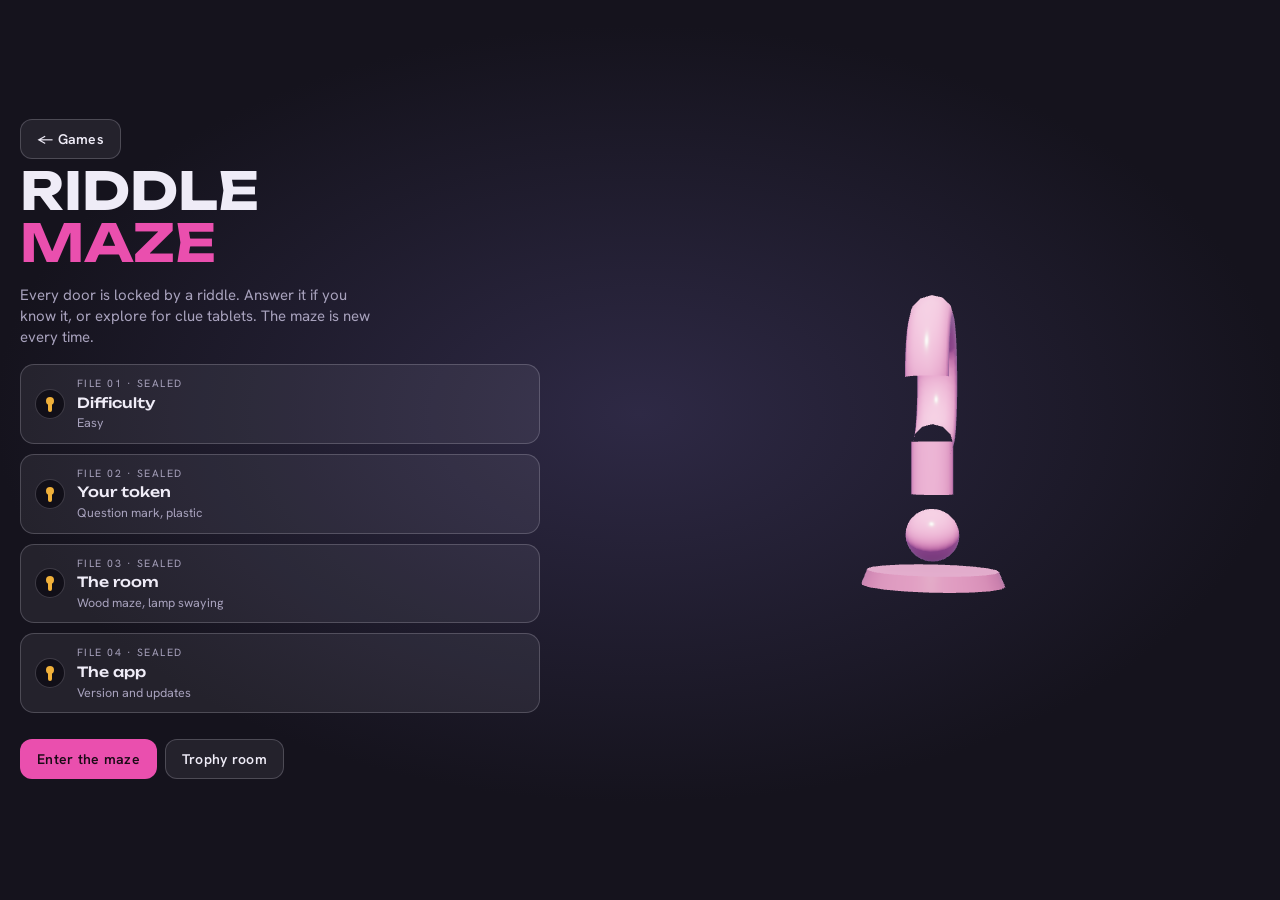
==== commit 60459659: "Use the supplied totem factory for all totem models Adds totem-factory.js (the TotemAssetFactory cod" ====
--- a/riddles.html
+++ b/riddles.html
@@ -92,6 +92,43 @@
 #end .stars { font-size: 34px; letter-spacing: 6px; color: var(--amber); }
 #end dl { display: grid; grid-template-columns: 1fr auto; gap: 4px 16px; margin: 10px 0; }
 #end dd { margin: 0; font-weight: 600; text-align: right; }
+
+/* ----- Trophy room, decorating tray, maze review ----- */
+#app[data-screen="trophy"] #hud, #app[data-screen="trophy"] #status { display: none; }
+#app[data-screen="trophy"] #view { pointer-events: none; }
+#trophy { position: absolute; inset: 0; display: none; flex-direction: column; justify-content: space-between; gap: 10px;
+  padding: calc(12px + var(--safe-t)) 12px calc(12px + var(--safe-b)); pointer-events: none; }
+#app[data-screen="trophy"] #trophy { display: flex; }
+#trophy > * { pointer-events: auto; }
+.tabs { display: flex; flex-wrap: wrap; gap: 8px; align-items: center; }
+.tabs button { padding: 10px 12px; font-size: 13px; border-radius: 999px; background: rgba(29, 26, 40, 0.85); }
+.tabs button[aria-pressed="true"] { background: var(--ink); color: #15131d; border-color: transparent; }
+#trophy-card, #tray { background: var(--panel); border: 1px solid var(--line); border-radius: 18px; padding: 14px 16px; max-width: 520px; width: 100%; margin: 0 auto; overflow-y: auto; }
+#trophy-card { max-height: 52%; }
+#trophy-card h2, #tray h2 { margin: 0 0 4px; font-family: var(--display); font-weight: 500; font-size: 15px; }
+#trophy-card p, #tray p { margin: 4px 0; }
+.rar-0 { color: var(--muted); } .rar-1 { color: var(--good); } .rar-2 { color: #8fb4ff; } .rar-3 { color: var(--amber); }
+.slots { list-style: none; margin: 8px 0 0; padding: 0; display: flex; flex-direction: column; gap: 6px; }
+.slots li { display: flex; align-items: center; gap: 6px; padding: 6px 8px 6px 12px; background: var(--tile); border-radius: 10px; font-size: 14px; }
+.slots li span { flex: 1; min-width: 0; }
+.slots button { padding: 8px 11px; font-size: 13px; }
+.badges { list-style: none; margin: 8px 0 0; padding: 0; display: grid; grid-template-columns: repeat(auto-fill, minmax(135px, 1fr)); gap: 8px; }
+.badges li { padding: 10px; border-radius: 12px; border: 1px solid var(--line); background: var(--tile); font-size: 12.5px; color: var(--muted); opacity: 0.55; }
+.badges li b { display: block; color: var(--ink); font-size: 13.5px; margin-bottom: 2px; }
+.badges li.got { border-color: var(--amber); opacity: 1; }
+.badges li.got b::before { content: "\2605\00A0"; color: var(--amber); }
+#tray { position: absolute; left: 12px; right: 12px; bottom: calc(12px + var(--safe-b)); width: auto; z-index: 4; max-height: 36%; padding: 10px 12px; }
+#tray .chips { gap: 6px; } #tray .chips button { padding: 8px 11px; font-size: 12.5px; }
+#app.over #stats { display: none; }
+#tray .label { display: block; margin: 8px 0 6px; }
+#endbar { position: absolute; left: 12px; right: 12px; top: calc(64px + var(--safe-t)); margin: 0 auto; max-width: 480px; display: flex; flex-wrap: wrap; gap: 8px; z-index: 4; }
+#endbar button { padding: 10px 12px; font-size: 13px; background: rgba(29, 26, 40, 0.92); }
+#endbar button.primary { background: var(--accent); }
+.rev { padding: 10px 12px; background: var(--tile); border-radius: 10px; margin-top: 8px; font-size: 14px; -webkit-user-select: text; user-select: text; }
+.rev h3 { margin: 0 0 4px; font-size: 11px; letter-spacing: 0.12em; text-transform: uppercase; color: var(--muted); font-weight: 600; }
+.rev .q { font-size: 15px; margin: 0; }
+.rev .st { color: var(--muted); font-size: 13px; margin: 5px 0 0; }
+.rev .cluebox { margin: 6px 0 0; }
 
 /* ----- Settings as case files: each category is a sealed file that opens one at a time ----- */
 .file { border: 1px solid var(--line); border-radius: 14px; background: var(--tile); }
@@ -165,23 +202,24 @@
 </div>
 </details>
 <details class="file">
-<summary><span class="lock" aria-hidden="true"></span><span class="ft"><span class="kick">File 04</span><span class="fname">The app</span><span class="fdesc">Version, updates and bug reports</span></span></summary>
+<summary><span class="lock" aria-hidden="true"></span><span class="ft"><span class="kick">File 04</span><span class="fname">The app</span><span class="fdesc">Version and updates</span></span></summary>
 <div class="fbody">
 <div class="group">
 <p class="hint" id="upd-version"></p>
-<div class="row"><button id="upd-check" type="button">Check for update</button><button type="button" data-bug-open>&#128030; Report a bug</button></div>
+<div class="row"><button id="upd-check" type="button">Check for update</button></div>
 <p class="hint" id="upd-status" role="status" aria-live="polite"></p>
 </div>
 </div>
 </details>
     </div>
-    <div class="group"><button id="start" class="primary" type="button">Enter the maze</button></div>
+    <div class="group"><div class="row"><button id="start" class="primary" type="button">Enter the maze</button><button id="open-trophy" type="button">Trophy room</button></div></div>
   </section>
 
   <header id="hud">
     <button id="to-setup" type="button">&larr; Setup</button>
     <button id="open-journal" type="button">Journal <span id="jcount">0</span></button>
     <button id="recentre" type="button">Recentre</button>
+    <button id="open-decor" type="button">Decorate</button>
     <dl id="stats">
       <div><dt class="label">Doors</dt><dd id="s-doors">0</dd></div>
       <div><dt class="label">Wrong</dt><dd id="s-wrong">0</dd></div>
@@ -227,15 +265,46 @@
     <p class="stars" id="end-stars" aria-hidden="true"></p>
     <p id="end-text"></p>
     <dl id="end-stats"></dl>
+    <div id="end-finds"></div>
     <div class="row">
       <button id="again" class="primary" type="button">New maze</button>
+      <button id="end-review" type="button">Review the maze</button>
       <button id="end-setup" type="button">Change setup</button>
     </div>
   </div>
+
+  <div id="endbar" hidden>
+    <button id="show-results" class="primary" type="button">Show results</button>
+    <button id="open-review" type="button">Riddles and clues</button>
+    <button id="review-floor" type="button">Floor</button>
+  </div>
+
+  <div id="review" class="card" hidden role="dialog" aria-labelledby="review-title">
+    <h2 id="review-title">Riddles and clues</h2>
+    <div id="review-list"></div>
+    <div class="row"><button id="close-review" class="primary" type="button">Close</button></div>
+  </div>
+
+  <div id="tray" hidden role="dialog" aria-labelledby="tray-title">
+    <h2 id="tray-title">Decorate the table</h2>
+    <p class="small" id="tray-hint"></p>
+    <span class="label">Ground</span>
+    <div class="chips" id="tray-grounds"></div>
+    <span class="label">Scenery</span>
+    <div class="chips" id="tray-items"></div>
+    <div class="row"><button id="tray-done" class="primary" type="button">Done</button><button id="tray-clear" type="button">Clear the table</button></div>
+  </div>
+
+  <section id="trophy" aria-label="Trophy room">
+    <div class="tabs"><button id="trophy-back" type="button">&larr; Back</button><span class="tabs" id="trophy-tabs"></span></div>
+    <div id="trophy-card"></div>
+  </section>
 </div>
 
 <script src="three.min.js"></script>
 <script src="riddles-data.js"></script>
+<script src="totem-factory.js"></script>
+<script src="riddles-collect.js"></script>
 <script>
 (function () {
 'use strict';
@@ -403,7 +472,7 @@
 /* ---------- 3D scene ---------- */
 var canvas = $('view'), renderer, scene, camera, pivot, mazeGroup, previewGroup, envTex, woodTex;
 var S = 4, RS = 2.4, HW = 0.9, FH = 3.4;
-try { renderer = new THREE.WebGLRenderer({ canvas: canvas, antialias: true, alpha: true, preserveDrawingBuffer: true }); } catch (e) { renderer = null; }
+try { renderer = new THREE.WebGLRenderer({ canvas: canvas, antialias: true, alpha: true }); } catch (e) { renderer = null; }
 if (!renderer) { $('setup').insertAdjacentHTML('beforeend', '<p class="hint">This device could not start 3D graphics, so the maze cannot be shown.</p>'); $('start').disabled = true; return; }
 renderer.setPixelRatio(Math.min(window.devicePixelRatio || 1, 2));
 renderer.outputEncoding = THREE.sRGBEncoding;
@@ -541,6 +610,13 @@
   return g;
 }
 
+/* ---------- Collectables: totems, scenery, badges (see riddles-collect.js) ---------- */
+var C = window.CPCollect(THREE, woodTex);
+var decorMode = false, decorPick = null, decorGroup = null, decorPicks = [], tableTop = null, tableMats = null, bsideNow = 0;
+var reviewing = false, reviewFloor = 0, trophyGroup = new THREE.Group(); scene.add(trophyGroup); trophyGroup.visible = false;
+function hideAll() { ['panel', 'journal', 'note', 'end', 'endbar', 'review', 'tray'].forEach(function (id) { $(id).hidden = true; }); decorMode = false; }
+function badgeNote(b) { return '<p class="cluebox"><b>Badge earned</b> ' + esc(C.badgeName(b)) + '</p>'; }
+
 /* ---------- Game state ---------- */
 var maze = null, T = null, cur = 0, keys = 0, oil = 0, stats = null, journal = [], busy = false, over = false, panelEdge = -1, lockUntil = 0;
 var roomObjs = [], edgeObjs = [], fadeList = [], pickables = [], token = null, tweens = [];
@@ -601,6 +677,7 @@
       var bit = new THREE.Mesh(new THREE.BoxGeometry(0.14, 0.08, 0.04), km); bit.position.set(0.07, -0.2, 0); kg.add(bit);
       o.keyMesh = kg;
     }
+    if (r.find) { var fm = r.find.type === 'totem' ? C.totemMesh(r.find.key) : C.crateMesh(); fm.scale.setScalar(r.find.type === 'totem' ? 0.55 : 0.8); fm.position.set(0.68, 0.1, 0.68); detail.add(fm); o.findMesh = fm; }
     roomObjs.push(o);
   });
   maze.edges.forEach(function (e, i) {
@@ -628,7 +705,7 @@
     edgeObjs.push(o);
   });
   // The stationary table: a paved board set into a round wooden top on a fixed pedestal base.
-  var bside = Math.ceil(span + 3); boardY = (Math.min.apply(0, fs) - maze.cf) * FH - 0.1; tableR = bside * 0.71 + 1.3;
+  var bside = Math.ceil(span + 3); boardY = (Math.min.apply(0, fs) - maze.cf) * FH - 0.1; tableR = bside * 0.71 + 3.2; bsideNow = bside;
   if (!paveTex) { var pc = document.createElement('canvas'); pc.width = pc.height = 256; var px = pc.getContext('2d'), pr = rng(11);
     px.fillStyle = '#3b3842'; px.fillRect(0, 0, 256, 256);
     for (var ty = 0; ty < 4; ty++) for (var tx = 0; tx < 4; tx++) { var v = 96 + Math.floor(pr() * 46), off = (ty % 2) * 32;
@@ -641,7 +718,7 @@
   var board = new THREE.Mesh(new THREE.BoxGeometry(bside, 0.24, bside), [null, null, paving, null, null, null].map(function (m) { return m || new THREE.MeshStandardMaterial({ color: 0x3b3842, roughness: 0.95 }); }));
   board.position.y = boardY - 0.12; board.userData.board = true; mazeGroup.add(board);
   var walnut = new THREE.MeshStandardMaterial({ color: 0x5a3d2b, map: woodTex, roughness: 0.6, metalness: 0, envMapIntensity: 0.3 });
-  var top = new THREE.Mesh(new THREE.CylinderGeometry(tableR, tableR - 0.25, 0.6, 64), walnut); top.position.y = boardY - 0.2 - 0.3; top.userData.board = true; mazeGroup.add(top);
+  tableMats = [walnut, walnut, walnut]; var top = new THREE.Mesh(new THREE.CylinderGeometry(tableR, tableR - 0.25, 0.6, 64), tableMats); tableTop = top; top.position.y = boardY - 0.2 - 0.3; top.userData.board = true; mazeGroup.add(top);
   var legH = 9, stem = new THREE.Mesh(new THREE.CylinderGeometry(tableR * 0.16, tableR * 0.26, legH, 24), walnut); stem.position.y = boardY - 0.8 - legH / 2; stem.userData.board = true; mazeGroup.add(stem);
   var foot = new THREE.Mesh(new THREE.CylinderGeometry(tableR * 0.5, tableR * 0.58, 0.7, 48), walnut); foot.position.y = boardY - 0.8 - legH - 0.35; foot.userData.board = true; mazeGroup.add(foot);
   mazeGroup.traverse(function (o) { if (!o.isMesh) return; o.receiveShadow = true; o.castShadow = !o.userData.board && !Array.isArray(o.material) && o.material.depthWrite !== false; });
@@ -653,15 +730,34 @@
   lamp.angle = Math.min(0.8, Math.atan((tableR * 0.8) / lampLen));
   token.position.copy(roomPos(maze.rooms[cur])); token.position.y += 0.1;
   mazeGroup.quaternion.identity(); pivot.position.set(0, 0, 0); camTarget.set(0, roomPos(maze.rooms[cur]).y, 0); resetView();
+  buildDecor();
+}
+/* Scenery sits on the table top in the ring around the board. Positions are saved as an angle and a
+   0-1 distance across that ring, so they still fit when the next maze has a different size of table. */
+function ringEdges(a) { var outer = tableR - 0.6, inner = Math.min(outer, (bsideNow / 2 + 0.7) / Math.max(Math.abs(Math.cos(a)), Math.abs(Math.sin(a)))); return [inner, outer]; }
+function buildDecor() {
+  if (decorGroup) mazeGroup.remove(decorGroup);
+  decorGroup = new THREE.Group(); decorGroup.position.y = boardY - 0.2; mazeGroup.add(decorGroup); decorPicks = [];
+  var d = C.data();
+  d.decor = d.decor.filter(function (it) { return it.id !== 'stack' || d.stack.length; });
+  d.decor.forEach(function (it, i) {
+    var m = it.id === 'stack' ? C.stackMesh(d.stack) : C.sceneryMesh(it.id), e = ringEdges(it.a), r = e[0] + it.t * (e[1] - e[0]);
+    m.position.set(Math.sin(it.a) * r, 0, Math.cos(it.a) * r); m.rotation.y = it.r || 0; m.scale.setScalar(it.id === 'stack' ? 1 : 1.5);
+    m.traverse(function (o) { if (o.isMesh) { o.userData.decor = i; decorPicks.push(o); } }); decorGroup.add(m);
+  });
+  var cap = tableMats[0];
+  if (d.ground !== 'wood') { var gt = C.groundTexture(d.ground); gt.repeat.set(tableR / 1.5, tableR / 1.5); cap = new THREE.MeshStandardMaterial({ map: gt, roughness: 0.95, envMapIntensity: 0.15 }); }
+  tableTop.material = [tableMats[0], cap, tableMats[0]];
 }
 
 function refresh() {
-  var curF = maze.rooms[cur].f;
-  maze.rooms.forEach(function (r, i) { roomObjs[i].detail.visible = r.visited; roomObjs[i].frost.visible = !r.visited;
+  var curF = reviewing ? reviewFloor : maze.rooms[cur].f;
+  maze.rooms.forEach(function (r, i) { roomObjs[i].detail.visible = r.visited || reviewing; roomObjs[i].frost.visible = !(r.visited || reviewing);
+    if (roomObjs[i].findMesh) roomObjs[i].findMesh.visible = !!r.find;
     if (roomObjs[i].tablet) roomObjs[i].tablet.visible = true;
     if (roomObjs[i].keyMesh) roomObjs[i].keyMesh.visible = r.key; });
   maze.edges.forEach(function (e, i) { var o = edgeObjs[i];
-    o.group.visible = maze.rooms[e.a].visited || maze.rooms[e.b].visited;
+    o.group.visible = reviewing || maze.rooms[e.a].visited || maze.rooms[e.b].visited;
     var c = e.state === 'open' ? [0x5fd0a0, 0x1c6a4c] : e.state === 'sealed' ? [0x77747f, 0x000000] : [0xe0a030, 0x7a4a00];
     o.mat.color.setHex(c[0]); o.mat.emissive.setHex(c[1]);
     if (o.sprite) o.sprite.visible = e.state === 'locked'; });
@@ -706,6 +802,12 @@
       notes.push('<p class="cluebox">' + (T.label !== 'none' ? '<b>' + e.sym + '</b> ' : '') + esc(e.riddle.clue) + '</p>'); });
     if (fresh.length) notes.unshift('<p class="small">' + (T.label === 'none' ? 'A clue tablet. It does not say which door it belongs to.' : 'A clue tablet. Its mark matches a door somewhere in the maze.') + '</p>'); }
   if (r.key) { r.key = false; keys++; notes.push('<p>You found a <b>master key</b>. It opens one sealed door.</p>'); }
+  if (r.find) { var f = r.find, nm = f.type === 'totem' ? C.totemName(f.key) : C.sceneryName(f.id); r.find = null; stats.finds.push(nm);
+    var rar = f.type === 'totem' ? C.finishOf(f.key).rarity : 0, nb = C.collect(f);
+    notes.push(f.type === 'totem' ? '<p>You found a totem: <b>' + esc(nm) + '</b> <span class="rar-' + rar + '">(' + C.RARITY[rar] + ')</span>. It is now in your trophy room.</p>'
+      : '<p>You found scenery for the table: <b>' + esc(nm) + '</b>. Use Decorate to place it.</p>');
+    if (rar === 3) kickLamp(0.15);
+    nb.forEach(function (b) { stats.badges.push(b); notes.push(badgeNote(b)); }); }
   refresh();
   if (i === maze.exit) return finish(true);
   if (T.oil && oil <= 0) return finish(false, 'Your lantern ran out of oil before you reached the exit.');
@@ -716,6 +818,7 @@
 
 /* ---------- Doors ---------- */
 function tapDoor(i) {
+  if (over && reviewing && maze.edges[i]) return showReview([i], 'Door ' + (i + 1));
   if (busy || over || !$('panel').hidden) return;
   var e = maze.edges[i], near; if (!e) return;
   if (e.a === cur || e.b === cur) near = cur;
@@ -729,7 +832,7 @@
   var steps = routeTo(i); if (!steps) return say('That room is behind a locked door.'); walk(steps);
 }
 function openPanel(i) {
-  var e = maze.edges[i]; panelEdge = i;
+  var e = maze.edges[i]; panelEdge = i; e.seen = true;
   var sealed = e.state === 'sealed';
   $('panel-title').textContent = sealed ? 'Sealed door' : 'Locked door' + (e.sym && T.label !== 'none' ? ' · ' + e.sym : '');
   $('riddle-text').textContent = sealed ? 'This door has turned to stone. Only a master key will open it now.' : e.riddle.q;
@@ -748,6 +851,7 @@
 function closePanel() { $('panel').hidden = true; panelEdge = -1; $('answer').blur(); }
 function openDoor(i, viaKey) {
   var e = maze.edges[i], o = edgeObjs[i]; e.state = 'open'; stats.doors++;
+  C.doorOpened(viaKey ? null : e.riddle.id).forEach(function (b) { stats.badges.push(b); });
   if (!viaKey) { var all = load('cp-riddle-solved') || {}; var list = all[maze.tier] || []; if (list.indexOf(e.riddle.id) < 0) list.push(e.riddle.id);
     if (list.length >= window.RIDDLES[maze.tier].length) list = []; all[maze.tier] = list; store('cp-riddle-solved', all); }
   closePanel(); refresh();
@@ -760,7 +864,7 @@
   if (e.state !== 'locked') return;
   if (Date.now() < lockUntil) return;
   if (!v) return void ($('feedback').textContent = 'Type an answer first.');
-  if (checkAnswer(e.riddle, v, T)) { say('Correct. The door swings open.'); return openDoor(panelEdge, false); }
+  if (checkAnswer(e.riddle, v, T)) { e.answerGiven = v; say('Correct. The door swings open.'); return openDoor(panelEdge, false); }
   var norm = tokens(v).join(' ');
   if (e.wrong.indexOf(norm) >= 0) return void ($('feedback').textContent = 'You already tried that. It did not cost an attempt.');
   e.wrong.push(norm); e.tries++; stats.wrong++; $('answer').select(); kickLamp(0.12);
@@ -780,7 +884,7 @@
   if (cost[maze.exit] > spare) finish(false, 'Every route to the exit is sealed.');
 }
 function finish(won, why) {
-  over = true; busy = false; closePanel();
+  over = true; busy = false; closePanel(); $('app').classList.add('over');
   var stars = !won ? 0 : stats.usedKey ? 1 : (stats.sealed === 0 && stats.clues <= 2) ? 3 : 2;
   $('end-title').textContent = won ? 'You escaped the maze' : 'The maze wins this time';
   $('end-stars').textContent = won ? '★★★'.slice(0, stars) + '☆☆☆'.slice(0, 3 - stars) : '';
@@ -788,19 +892,53 @@
   var secs = Math.round((Date.now() - stats.t0) / 1000);
   $('end-stats').innerHTML = [['Doors opened', stats.doors], ['Wrong answers', stats.wrong], ['Doors sealed', stats.sealed], ['Clues found', stats.clues],
     ['Time', Math.floor(secs / 60) + ':' + ('0' + secs % 60).slice(-2)]].map(function (r) { return '<dt>' + r[0] + '</dt><dd>' + r[1] + '</dd>'; }).join('');
-  setTimeout(function () { $('end').hidden = false; }, won ? 500 : 900);
-}
+  if (won) C.runWon({ tier: maze.tier, wrong: stats.wrong, clues: stats.clues, stars: stars, secs: secs, oil: oil === Infinity ? 99 : oil }).forEach(function (b) { stats.badges.push(b); });
+  $('end-finds').innerHTML = (stats.finds.length ? '<p class="small">Found this run: ' + stats.finds.map(esc).join('; ') + '.</p>' : '') + stats.badges.map(badgeNote).join('');
+  setTimeout(function () { if (over && !reviewing && $('app').dataset.screen === 'play') $('end').hidden = false; }, won ? 500 : 900);
+}
+
+/* ---------- After the run: collapse the results and look back over the maze ---------- */
+function floorsOf() { var fs = {}; maze.rooms.forEach(function (r) { fs[r.f] = 1; }); return Object.keys(fs).map(Number).sort(); }
+function viewY() { return reviewing ? (reviewFloor - maze.cf) * FH : roomPos(maze.rooms[cur]).y; }
+function floorLabel() { var fl = floorsOf(); $('review-floor').hidden = fl.length < 2; $('review-floor').textContent = 'Floor ' + (fl.indexOf(reviewFloor) + 1) + ' of ' + fl.length; }
+function startReview() {
+  if (!reviewing) { reviewing = true; reviewFloor = maze.rooms[cur].f; }
+  $('end').hidden = true; $('endbar').hidden = false; floorLabel(); refresh();
+  say('Look around the maze you just played. Tap any door to see its riddle and clue.');
+}
+function reviewEntry(i) {
+  var e = maze.edges[i], h = '<div class="rev"><h3>Door ' + (i + 1) + (e.sym && T.label !== 'none' ? ' \u00B7 ' + e.sym : '') + '</h3>';
+  if (!e.seen) return h + '<p class="st">You never read this door.</p></div>';
+  h += '<p class="q">' + esc(e.riddle.q) + '</p>';
+  if (e.state === 'open') h += '<p class="st">' + (e.answerGiven ? 'Solved. Your answer: <b>' + esc(e.answerGiven) + '</b>' : 'Opened with the master key. The answer stays secret.') + '</p>';
+  else h += '<p class="st">' + (e.state === 'sealed' ? 'Sealed after ' + e.tries + ' wrong answers.' : e.tries ? 'Left locked after ' + e.tries + ' wrong ' + (e.tries === 1 ? 'answer' : 'answers') + '.' : 'Read, but not answered.') + ' The answer stays secret because this riddle will come back.</p>';
+  if (e.clueRoom < 0) h += '<p class="st">This door had no clue.</p>';
+  else if (e.clueFound || e.answerGiven) h += '<p class="cluebox"><b>Clue</b> ' + esc(e.riddle.clue) + '</p>';
+  else h += '<p class="st">A clue tablet for this door was in the maze. You did not find it.</p>';
+  return h + '</div>';
+}
+function showReview(list, title) {
+  var read = list.filter(function (i) { return maze.edges[i].seen; }), unread = list.length - read.length;
+  $('review-title').textContent = title;
+  $('review-list').innerHTML = (list.length === 1 ? list : read).map(reviewEntry).join('') + (list.length > 1 && unread ? '<p class="small">' + unread + (unread === 1 ? ' door was' : ' doors were') + ' never read.</p>' : '');
+  $('review').hidden = false; $('review').scrollTop = 0;
+}
+$('end-review').onclick = startReview;
+$('show-results').onclick = function () { $('endbar').hidden = true; $('review').hidden = true; $('end').hidden = false; };
+$('open-review').onclick = function () { showReview(maze.edges.map(function (_, i) { return i; }), 'Riddles and clues'); };
+$('close-review').onclick = function () { $('review').hidden = true; };
+$('review-floor').onclick = function () { var fl = floorsOf(); reviewFloor = fl[(fl.indexOf(reviewFloor) + 1) % fl.length]; floorLabel(); refresh(); };
 function newMaze(seed) {
   T = TIERS[setup.tier]; maze = generate(setup.tier, seed === undefined ? (Date.now() ^ Math.floor(Math.random() * 1e9)) >>> 0 : seed);
   cur = maze.start; keys = T.keys; oil = maze.oil; journal = []; busy = false; over = false; tweens = []; lockUntil = 0;
-  stats = { doors: 0, wrong: 0, sealed: 0, clues: 0, usedKey: false, t0: Date.now() };
-  ['panel', 'journal', 'note', 'end'].forEach(function (id) { $(id).hidden = true; });
-  maze.rooms[cur].visited = true; buildMaze(); refresh(); previewGroup.visible = false; pivot.visible = true;
+  stats = { doors: 0, wrong: 0, sealed: 0, clues: 0, usedKey: false, t0: Date.now(), finds: [], badges: [] };
+  hideAll(); reviewing = false; $('app').classList.remove('over'); C.placeFinds(maze, setup.tier);
+  maze.rooms[cur].visited = true; buildMaze(); refresh(); previewGroup.visible = false; trophyGroup.visible = false; pivot.visible = true;
   $('app').dataset.screen = 'play';
   say('Drag to move around the table, pinch to zoom, two fingers to pan. Tap a glowing door to read its riddle. The gold room is the exit.');
 }
 window.__riddleMaze.state = function () { return { maze: maze, cur: cur, keys: keys, oil: oil, stats: stats, over: over, busy: busy, journal: journal }; };
-window.__riddleMaze.tapDoor = tapDoor; window.__riddleMaze.newMaze = newMaze;
+window.__riddleMaze.tapDoor = tapDoor; window.__riddleMaze.newMaze = newMaze; window.__riddleMaze.C = C;
 
 /* ---------- Journal and buttons ---------- */
 function showJournal() {
@@ -835,13 +973,93 @@
   $('d-room').textContent = label(MATS, setup.mmat) + ' maze, lamp ' + { still: 'still', sway: 'swaying', swing: 'swinging' }[setup.lamp];
 }
 function toSetup() {
-  over = true; ['panel', 'journal', 'note', 'end'].forEach(function (id) { $(id).hidden = true; });
-  $('app').dataset.screen = 'setup'; pivot.visible = false; previewGroup.visible = true; preview(); layout();
+  over = true; hideAll(); reviewing = false;
+  $('app').dataset.screen = 'setup'; pivot.visible = false; trophyGroup.visible = false; previewGroup.visible = true; preview(); layout();
   lampHook.set(0, 12, 9); lampAim.set(0, 0, 0); lampLen = 15; lamp.angle = 0.62;
 }
 chips('tiers', Object.keys(TIERS).map(function (k) { return [k, TIERS[k].name]; }), 'tier', blurb);
 chips('tokens', TOKENS, 'token', preview); chips('tmats', MATS, 'tmat', preview); chips('mmats', MATS, 'mmat'); chips('lamps', LAMPS, 'lamp');
 blurb(); describe();
+
+/* ---------- Decorating the table ---------- */
+function placed(id) { return C.data().decor.filter(function (x) { return x.id === id; }).length; }
+function renderTray() {
+  var d = C.data(), gb = $('tray-grounds'), ib = $('tray-items'); gb.innerHTML = ''; ib.innerHTML = '';
+  C.GROUNDS.forEach(function (g) { if (g[0] !== 'wood' && !d.scenery[g[0]]) return;
+    var b = document.createElement('button'); b.type = 'button'; b.textContent = g[1]; b.setAttribute('aria-pressed', String(d.ground === g[0]));
+    b.onclick = function () { d.ground = g[0]; C.save(); buildDecor(); renderTray(); }; gb.appendChild(b); });
+  var items = C.OBJECTS.filter(function (o) { return d.scenery[o[0]]; }).map(function (o) { return [o[0], o[1], d.scenery[o[0]] - placed(o[0])]; });
+  if (d.stack.length) items.push(['stack', 'Your totem stack', 1 - placed('stack')]);
+  items.forEach(function (it) { var b = document.createElement('button'); b.type = 'button'; b.textContent = it[1] + ' \u00D7' + it[2]; b.disabled = it[2] < 1;
+    b.setAttribute('aria-pressed', String(decorPick === it[0])); b.onclick = function () { decorPick = decorPick === it[0] ? null : it[0]; renderTray(); }; ib.appendChild(b); });
+  if (decorPick && !items.some(function (it) { return it[0] === decorPick && it[2] > 0; })) decorPick = null;
+  $('tray-hint').textContent = !items.length ? 'No scenery yet. Crates of scenery turn up in maze rooms, and your totem stack can stand here once you build one in the trophy room.'
+    : decorPick ? 'Tap the table around the maze to place it. Tap a placed piece to pick it back up.' : 'Choose a piece, then tap the table around the maze. Tap a placed piece to pick it back up.';
+  $('tray-clear').disabled = !d.decor.length;
+}
+function decorTap() {
+  var d = C.data(), hits = raycaster.intersectObjects(decorPicks, false);
+  if (hits.length) { d.decor.splice(hits[0].object.userData.decor, 1); C.save(); buildDecor(); renderTray(); return say('Picked up.'); }
+  if (!decorPick) return say('Choose a piece in the tray first.');
+  var h = raycaster.intersectObject(tableTop, false)[0]; if (!h) return;
+  var p = mazeGroup.worldToLocal(h.point.clone());
+  if (Math.abs(p.x) < bsideNow / 2 + 0.4 && Math.abs(p.z) < bsideNow / 2 + 0.4) return say('Scenery goes on the table around the maze, not on the board.');
+  var a = Math.atan2(p.x, p.z), e = ringEdges(a), t = e[1] > e[0] ? Math.min(1, Math.max(0, (Math.hypot(p.x, p.z) - e[0]) / (e[1] - e[0]))) : 0;
+  d.decor.push({ id: decorPick, a: a, t: t, r: Math.random() * 6.28 });
+  var nb = C.sweep([]); buildDecor(); renderTray(); say(nb.length ? 'Badge earned: ' + C.badgeName(nb[0]) + '.' : 'Placed.');
+}
+$('open-decor').onclick = function () { if (busy) return; if (decorMode) { decorMode = false; $('tray').hidden = true; return; }
+  closePanel(); $('journal').hidden = true; $('review').hidden = true; decorMode = true; decorPick = null; renderTray(); $('tray').hidden = false; };
+$('tray-done').onclick = function () { decorMode = false; $('tray').hidden = true; };
+$('tray-clear').onclick = function () { C.data().decor = []; C.save(); buildDecor(); renderTray(); };
+
+/* ---------- Trophy room ---------- */
+var trophyTab = 'totems', trophyIdx = 0, trophyMsg = '';
+function ownedTotems() { var d = C.data(); return Object.keys(d.totems).sort(function (a, b) { return C.finishOf(b).rarity - C.finishOf(a).rarity || (a < b ? -1 : 1); }); }
+function ownedScenery() { var d = C.data(); return C.GROUNDS.concat(C.OBJECTS).map(function (x) { return x[0]; }).filter(function (id) { return d.scenery[id]; }); }
+function canStack(key) { var d = C.data(); return d.stack.length < 4 && d.stack.filter(function (k) { return k === key; }).length < d.totems[key]; }
+function showTrophy(mesh, scale) {
+  clearGroup(trophyGroup); trophyGroup.userData.t = null; if (!mesh) return;
+  var wide = canvas.clientWidth >= 820; mesh.scale.setScalar(scale * (wide ? 1.3 : 1)); trophyGroup.position.set(0, wide ? 0.6 : 0.2, 0); trophyGroup.add(mesh); trophyGroup.userData.t = mesh;
+}
+function renderTrophy() {
+  var d = C.data(), tot = ownedTotems(), sc = ownedScenery(), all = C.DESIGNS.length * C.FINISHES.length, card = $('trophy-card'), h = '';
+  var tabs = [['totems', 'Totems ' + tot.length], ['stack', 'Stack ' + d.stack.length + '/4'], ['scenery', 'Scenery ' + sc.length], ['badges', 'Badges ' + d.badges.length + '/' + C.BADGES.length]];
+  $('trophy-tabs').innerHTML = tabs.map(function (t) { return '<button type="button" data-tab="' + t[0] + '" aria-pressed="' + (trophyTab === t[0]) + '">' + t[1] + '</button>'; }).join('');
+  var nav = function (n) { return n > 1 ? '<button type="button" data-act="prev" aria-label="Previous">\u2190</button><button type="button" data-act="next" aria-label="Next">\u2192</button>' : ''; };
+  if (trophyTab === 'totems') {
+    if (!tot.length) { showTrophy(null); h = '<h2>No totems yet</h2><p class="small">Totems are hidden in maze rooms. Easy mazes hold common ones. Medium and Hard mazes hold more, and rarer ones, including gold.</p>'; }
+    else { trophyIdx = (trophyIdx + tot.length) % tot.length; var k = tot[trophyIdx], f = C.finishOf(k); showTrophy(C.totemMesh(k), 1.5);
+      h = '<h2>' + esc(C.totemName(k)) + '</h2><p><span class="rar-' + f.rarity + '">' + C.RARITY[f.rarity] + '</span> <span class="small">\u00B7 found ' + d.totems[k] + (d.totems[k] === 1 ? ' time' : ' times') + ' \u00B7 ' + (trophyIdx + 1) + ' of ' + tot.length + '</span></p>'
+        + '<p class="small">' + esc(C.totemDesc(k)) + '.</p><p class="small">' + tot.length + ' of ' + all + ' different totems found.</p><div class="row">' + nav(tot.length) + '<button type="button" class="primary" data-act="add"' + (canStack(k) ? '' : ' disabled') + '>Add to stack</button></div>'; }
+  } else if (trophyTab === 'stack') {
+    showTrophy(d.stack.length ? C.stackMesh(d.stack) : null, 0.72);
+    h = '<h2>Your totem stack</h2><p class="small">' + (d.stack.length ? 'Up to four totems, in any order. Top of the stack is listed first. Use Decorate in a maze to stand the stack on the table.' : 'Empty. Open Totems and choose Add to stack. Up to four, in any order.') + '</p><ul class="slots">';
+    for (var i = d.stack.length - 1; i >= 0; i--) h += '<li><span>' + esc(C.totemName(d.stack[i])) + '</span><button type="button" data-act="up" data-i="' + i + '" aria-label="Move up"' + (i === d.stack.length - 1 ? ' disabled' : '') + '>\u2191</button><button type="button" data-act="down" data-i="' + i + '" aria-label="Move down"' + (i === 0 ? ' disabled' : '') + '>\u2193</button><button type="button" data-act="drop" data-i="' + i + '" aria-label="Remove">\u00D7</button></li>';
+    h += '</ul>';
+  } else if (trophyTab === 'scenery') {
+    if (!sc.length) { showTrophy(null); h = '<h2>No scenery yet</h2><p class="small">Crates in maze rooms hold scenery for the table: trees, stones, paths, ground covers and more.</p>'; }
+    else { trophyIdx = (trophyIdx + sc.length) % sc.length; var id = sc[trophyIdx]; showTrophy(C.sceneryMesh(id), C.isGround(id) ? 1.6 : 1.2);
+      h = '<h2>' + esc(C.sceneryName(id)) + '</h2><p class="small">' + (C.isGround(id) ? 'Ground cover for the whole table.' : 'You have ' + d.scenery[id] + '.') + ' \u00B7 ' + (trophyIdx + 1) + ' of ' + sc.length + '</p><p class="small">Place scenery with Decorate while you are in a maze.</p><div class="row">' + nav(sc.length) + '</div>'; }
+  } else {
+    showTrophy(null);
+    h = '<h2>Badges</h2><ul class="badges">' + C.BADGES.map(function (b) { return '<li' + (d.badges.indexOf(b[0]) >= 0 ? ' class="got"' : '') + '><b>' + b[1] + '</b>' + b[2] + '</li>'; }).join('') + '</ul>';
+  }
+  card.innerHTML = h + (trophyMsg ? '<p class="cluebox">' + esc(trophyMsg) + '</p>' : ''); trophyMsg = '';
+}
+$('trophy-tabs').onclick = function (ev) { var b = ev.target.closest('button'); if (!b) return; trophyTab = b.dataset.tab; trophyIdx = 0; renderTrophy(); };
+$('trophy-card').onclick = function (ev) {
+  var b = ev.target.closest('button'); if (!b || b.disabled) return; var d = C.data(), act = b.dataset.act, i = +b.dataset.i, t;
+  if (act === 'prev') trophyIdx--; else if (act === 'next') trophyIdx++;
+  else if (act === 'add') { var k = ownedTotems()[trophyIdx]; if (canStack(k)) { d.stack.push(k); trophyMsg = 'Added to the top of your stack (' + d.stack.length + ' of 4).'; } }
+  else if (act === 'up') { t = d.stack[i]; d.stack[i] = d.stack[i + 1]; d.stack[i + 1] = t; }
+  else if (act === 'down') { t = d.stack[i]; d.stack[i] = d.stack[i - 1]; d.stack[i - 1] = t; }
+  else if (act === 'drop') d.stack.splice(i, 1);
+  var nb = C.sweep([]); if (nb.length) trophyMsg = 'Badge earned: ' + C.badgeName(nb[0]) + '.';
+  renderTrophy();
+};
+$('open-trophy').onclick = function () { hideAll(); over = true; $('app').dataset.screen = 'trophy'; pivot.visible = false; previewGroup.visible = false; trophyGroup.visible = true; trophyIdx = 0; renderTrophy(); };
+$('trophy-back').onclick = function () { toSetup(); };
 
 /* ---------- Pointer handling: spin, zoom, roll, slide, tap ---------- */
 var ptrs = {}, gesture = null, raycaster = new THREE.Raycaster(), lastTap = 0;
@@ -874,9 +1092,10 @@
   var g = gesture, had = ptrs[ev.pointerId]; delete ptrs[ev.pointerId];
   if (!Object.keys(ptrs).length) gesture = null; else if (g) g.tap = false;
   if (!had || !g || !g.tap || ev.type !== 'pointerup' || Date.now() - g.t0 > 500) return;
-  var now = Date.now(); if (now - lastTap < 300) { $('recentre').onclick(); lastTap = 0; return; } lastTap = now;
+  var now = Date.now(); if (!decorMode && now - lastTap < 300) { $('recentre').onclick(); lastTap = 0; return; } lastTap = now;
   var rect = canvas.getBoundingClientRect();
   raycaster.setFromCamera({ x: (ev.clientX - rect.left) / rect.width * 2 - 1, y: -((ev.clientY - rect.top) / rect.height * 2 - 1) }, camera);
+  if (decorMode) return decorTap();
   var live = pickables.filter(function (m) { for (var o = m; o; o = o.parent) if (!o.visible) return false; return true; });
   var hits = raycaster.intersectObjects(live, false); if (!hits.length) return;
   var doorHit = hits.filter(function (h) { return h.object.userData.edge !== undefined; })[0], h = doorHit || hits[0];
@@ -894,22 +1113,25 @@
   renderer.setSize(w, h, false); camera.aspect = w / h; camera.updateProjectionMatrix();
   var wide = w >= 820; previewGroup.position.set(wide ? 2.6 : 8 * camera.aspect / 2 - 0.8, wide ? 0 : 3.3, 0);
 }
-window.addEventListener('resize', function () { layout(); if ($('app').dataset.screen === 'setup') preview(); });
+window.addEventListener('resize', function () { layout(); if ($('app').dataset.screen === 'setup') preview(); if ($('app').dataset.screen === 'trophy') renderTrophy(); });
 var last = performance.now();
 function frame(now) {
   var dt = Math.min(0.05, (now - last) / 1000); last = now;
   for (var i = tweens.length - 1; i >= 0; i--) { var t = tweens[i]; t.t += dt; var k = Math.min(1, t.t / t.dur);
     t.fn(k < 0.5 ? 2 * k * k : 1 - Math.pow(-2 * k + 2, 2) / 2);
     if (k >= 1) { tweens.splice(i, 1); t.done && t.done(); } }
-  var setupScreen = $('app').dataset.screen === 'setup';
+  var setupScreen = $('app').dataset.screen !== 'play';
   swingLamp(dt, setupScreen);
   var d = setupScreen ? 11 : camDist * (camera.aspect < 1 ? 1 / Math.max(0.55, camera.aspect) * 0.8 : 1);
   if (setupScreen) { camera.position.set(0, 0, d); camera.lookAt(0, 0, 0); }
-  else { if (maze) camTarget.y += (roomPos(maze.rooms[cur]).y - camTarget.y) * Math.min(1, dt * 3);
+  else { if (maze) camTarget.y += (viewY() - camTarget.y) * Math.min(1, dt * 3);
     var cp = Math.cos(camPitch); camera.position.set(camTarget.x + d * cp * Math.sin(camYaw), camTarget.y + d * Math.sin(camPitch), camTarget.z + d * cp * Math.cos(camYaw)); camera.lookAt(camTarget); }
   if (setupScreen && previewGroup.userData.t) previewGroup.userData.t.rotation.y += dt * 0.7;
   var spinner = (setupScreen ? previewGroup.userData.t : token); if (spinner && spinner.userData.spin) spinner.userData.spin.rotation.y += dt * (busy ? 3 : 0.6);
-  roomObjs.forEach(function (o) { if (o.keyMesh) o.keyMesh.rotation.y += dt * 1.5; });
+  roomObjs.forEach(function (o) { if (o.keyMesh) o.keyMesh.rotation.y += dt * 1.5; if (o.findMesh) o.findMesh.rotation.y += dt * 0.9; });
+  if (trophyGroup.visible && trophyGroup.userData.t) trophyGroup.userData.t.rotation.y += dt * 0.6;
+  var secsNow = now / 1000, live = [trophyGroup.visible ? trophyGroup.userData.t : null].concat(pivot.visible && decorGroup ? decorGroup.children : [], pivot.visible ? roomObjs.map(function (o) { return o.findMesh; }) : []);
+  live.forEach(function (o) { if (o && o.userData.update) o.userData.update(secsNow); }); // totems with moving parts: water, flame, lighthouse
   renderer.render(scene, camera);
   requestAnimationFrame(frame);
 }
@@ -970,6 +1192,5 @@
   window.addEventListener('load', function () { navigator.serviceWorker.register('sw.js').catch(function () {}); });
 }
 </script>
-<script src="bugreport.js"></script>
 </body>
 </html>
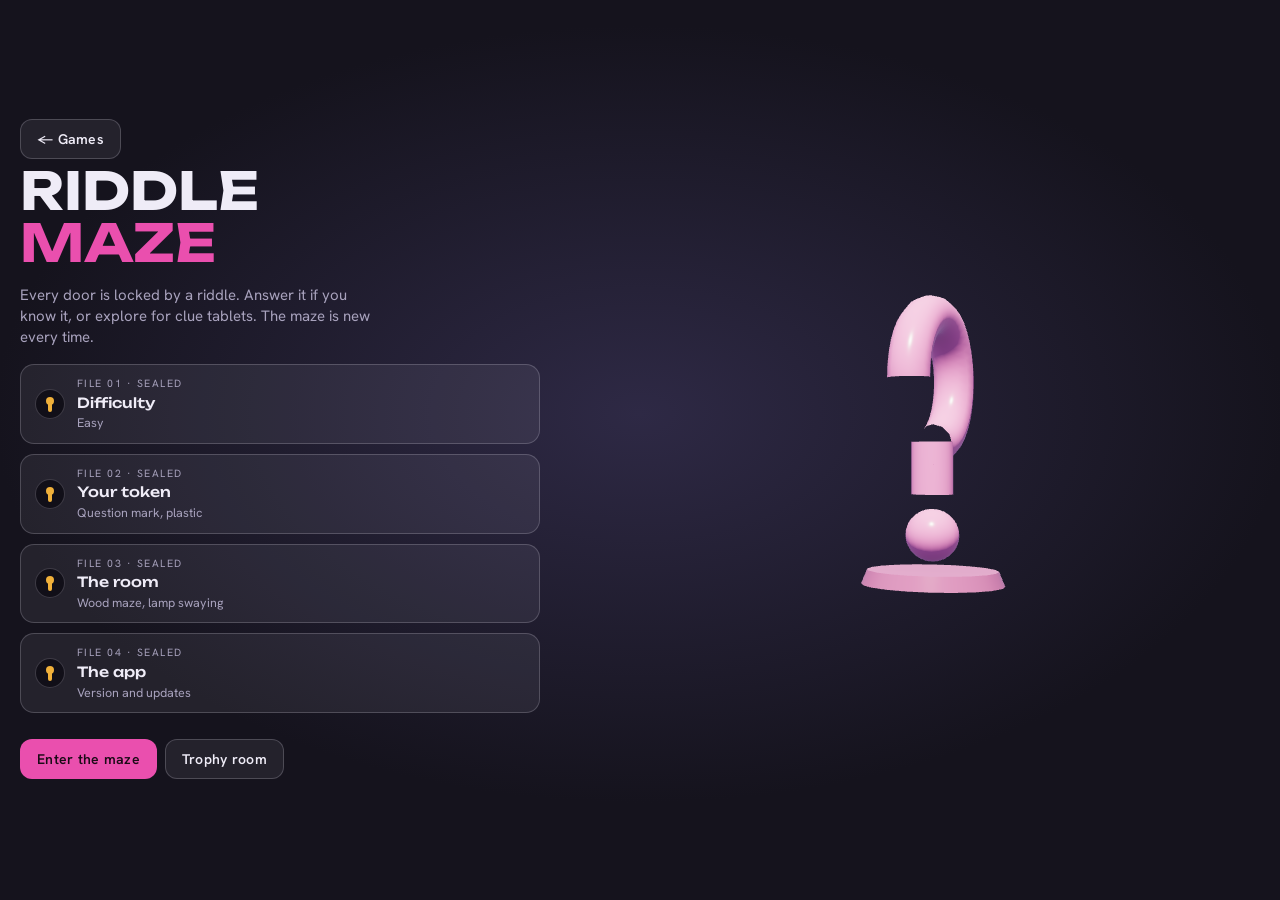
==== commit 24f95287: "Update to the revised totem factory Replaces totem-factory.js with the updated code as provided: lar" ====
--- a/riddles.html
+++ b/riddles.html
@@ -611,7 +611,7 @@
 }
 
 /* ---------- Collectables: totems, scenery, badges (see riddles-collect.js) ---------- */
-var C = window.CPCollect(THREE, woodTex);
+var C = window.CPCollect(THREE, woodTex, renderer);
 var decorMode = false, decorPick = null, decorGroup = null, decorPicks = [], tableTop = null, tableMats = null, bsideNow = 0;
 var reviewing = false, reviewFloor = 0, trophyGroup = new THREE.Group(); scene.add(trophyGroup); trophyGroup.visible = false;
 function hideAll() { ['panel', 'journal', 'note', 'end', 'endbar', 'review', 'tray'].forEach(function (id) { $(id).hidden = true; }); decorMode = false; }
@@ -742,7 +742,7 @@
   d.decor = d.decor.filter(function (it) { return it.id !== 'stack' || d.stack.length; });
   d.decor.forEach(function (it, i) {
     var m = it.id === 'stack' ? C.stackMesh(d.stack) : C.sceneryMesh(it.id), e = ringEdges(it.a), r = e[0] + it.t * (e[1] - e[0]);
-    m.position.set(Math.sin(it.a) * r, 0, Math.cos(it.a) * r); m.rotation.y = it.r || 0; m.scale.setScalar(it.id === 'stack' ? 1 : 1.5);
+    m.position.set(Math.sin(it.a) * r, 0, Math.cos(it.a) * r); m.rotation.y = it.r || 0; m.scale.setScalar(it.id === 'stack' ? 1.4 : 1.5);
     m.traverse(function (o) { if (o.isMesh) { o.userData.decor = i; decorPicks.push(o); } }); decorGroup.add(m);
   });
   var cap = tableMats[0];
@@ -1028,12 +1028,12 @@
   $('trophy-tabs').innerHTML = tabs.map(function (t) { return '<button type="button" data-tab="' + t[0] + '" aria-pressed="' + (trophyTab === t[0]) + '">' + t[1] + '</button>'; }).join('');
   var nav = function (n) { return n > 1 ? '<button type="button" data-act="prev" aria-label="Previous">\u2190</button><button type="button" data-act="next" aria-label="Next">\u2192</button>' : ''; };
   if (trophyTab === 'totems') {
-    if (!tot.length) { showTrophy(null); h = '<h2>No totems yet</h2><p class="small">Totems are hidden in maze rooms. Easy mazes hold common ones. Medium and Hard mazes hold more, and rarer ones, including gold.</p>'; }
-    else { trophyIdx = (trophyIdx + tot.length) % tot.length; var k = tot[trophyIdx], f = C.finishOf(k); showTrophy(C.totemMesh(k), 1.5);
+    if (!tot.length) { showTrophy(null); h = '<h2>No totems yet</h2><p class="small">Totems are hidden in maze rooms. Easy mazes hold common ones. Medium and Hard mazes hold more, and rarer ones, including gemstones, gold and diamond.</p>'; }
+    else { trophyIdx = (trophyIdx + tot.length) % tot.length; var k = tot[trophyIdx], f = C.finishOf(k); showTrophy(C.totemMesh(k), 1.7);
       h = '<h2>' + esc(C.totemName(k)) + '</h2><p><span class="rar-' + f.rarity + '">' + C.RARITY[f.rarity] + '</span> <span class="small">\u00B7 found ' + d.totems[k] + (d.totems[k] === 1 ? ' time' : ' times') + ' \u00B7 ' + (trophyIdx + 1) + ' of ' + tot.length + '</span></p>'
         + '<p class="small">' + esc(C.totemDesc(k)) + '.</p><p class="small">' + tot.length + ' of ' + all + ' different totems found.</p><div class="row">' + nav(tot.length) + '<button type="button" class="primary" data-act="add"' + (canStack(k) ? '' : ' disabled') + '>Add to stack</button></div>'; }
   } else if (trophyTab === 'stack') {
-    showTrophy(d.stack.length ? C.stackMesh(d.stack) : null, 0.72);
+    showTrophy(d.stack.length ? C.stackMesh(d.stack) : null, 1.05);
     h = '<h2>Your totem stack</h2><p class="small">' + (d.stack.length ? 'Up to four totems, in any order. Top of the stack is listed first. Use Decorate in a maze to stand the stack on the table.' : 'Empty. Open Totems and choose Add to stack. Up to four, in any order.') + '</p><ul class="slots">';
     for (var i = d.stack.length - 1; i >= 0; i--) h += '<li><span>' + esc(C.totemName(d.stack[i])) + '</span><button type="button" data-act="up" data-i="' + i + '" aria-label="Move up"' + (i === d.stack.length - 1 ? ' disabled' : '') + '>\u2191</button><button type="button" data-act="down" data-i="' + i + '" aria-label="Move down"' + (i === 0 ? ' disabled' : '') + '>\u2193</button><button type="button" data-act="drop" data-i="' + i + '" aria-label="Remove">\u00D7</button></li>';
     h += '</ul>';
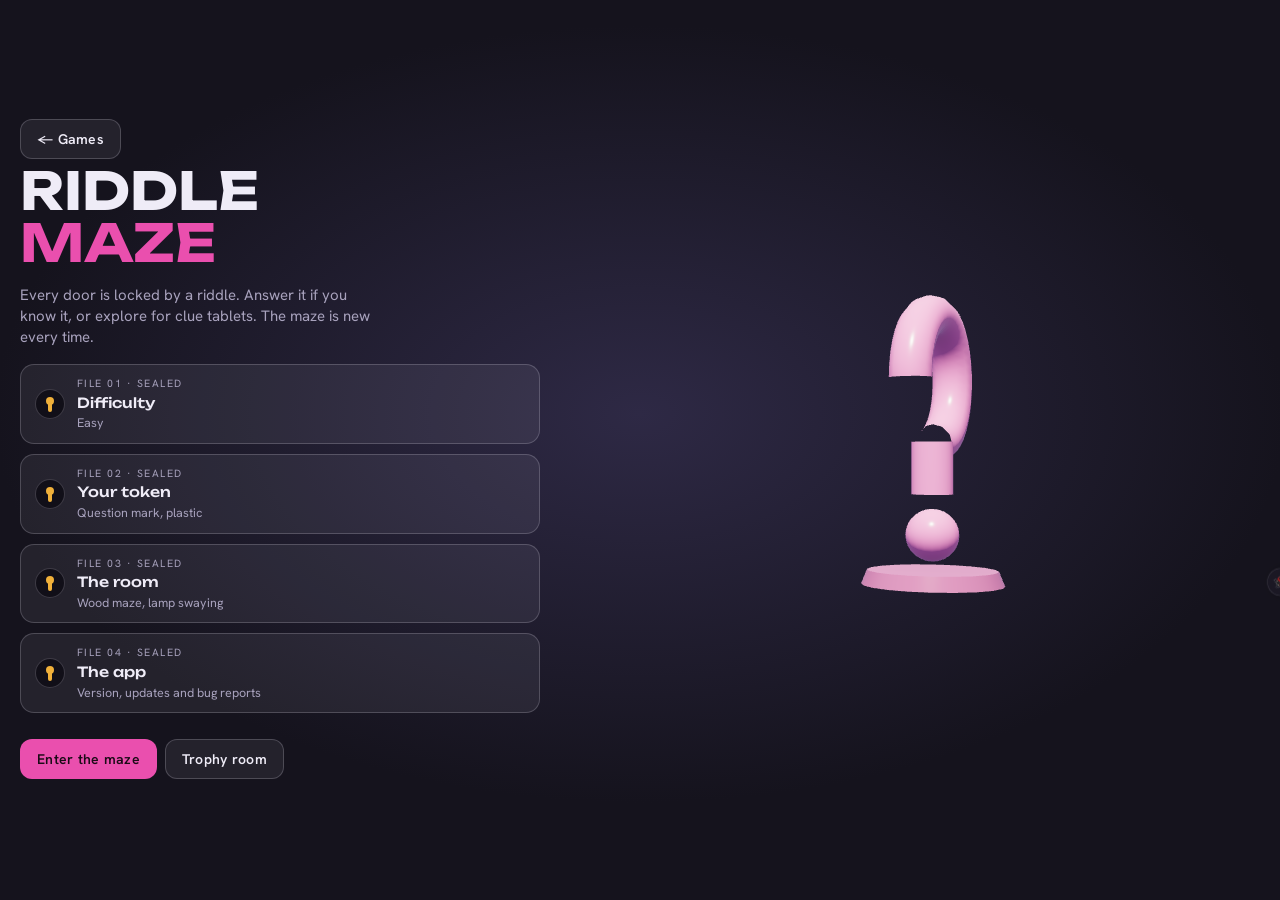
==== commit 4464fdb1: "Merge main (Strongbox game and bug reporter) into collectibles Keeps both sets of cached files and r" ====
--- a/riddles.html
+++ b/riddles.html
@@ -202,11 +202,11 @@
 </div>
 </details>
 <details class="file">
-<summary><span class="lock" aria-hidden="true"></span><span class="ft"><span class="kick">File 04</span><span class="fname">The app</span><span class="fdesc">Version and updates</span></span></summary>
+<summary><span class="lock" aria-hidden="true"></span><span class="ft"><span class="kick">File 04</span><span class="fname">The app</span><span class="fdesc">Version, updates and bug reports</span></span></summary>
 <div class="fbody">
 <div class="group">
 <p class="hint" id="upd-version"></p>
-<div class="row"><button id="upd-check" type="button">Check for update</button></div>
+<div class="row"><button id="upd-check" type="button">Check for update</button><button type="button" data-bug-open>&#128030; Report a bug</button></div>
 <p class="hint" id="upd-status" role="status" aria-live="polite"></p>
 </div>
 </div>
@@ -472,7 +472,7 @@
 /* ---------- 3D scene ---------- */
 var canvas = $('view'), renderer, scene, camera, pivot, mazeGroup, previewGroup, envTex, woodTex;
 var S = 4, RS = 2.4, HW = 0.9, FH = 3.4;
-try { renderer = new THREE.WebGLRenderer({ canvas: canvas, antialias: true, alpha: true }); } catch (e) { renderer = null; }
+try { renderer = new THREE.WebGLRenderer({ canvas: canvas, antialias: true, alpha: true, preserveDrawingBuffer: true }); } catch (e) { renderer = null; }
 if (!renderer) { $('setup').insertAdjacentHTML('beforeend', '<p class="hint">This device could not start 3D graphics, so the maze cannot be shown.</p>'); $('start').disabled = true; return; }
 renderer.setPixelRatio(Math.min(window.devicePixelRatio || 1, 2));
 renderer.outputEncoding = THREE.sRGBEncoding;
@@ -1192,5 +1192,6 @@
   window.addEventListener('load', function () { navigator.serviceWorker.register('sw.js').catch(function () {}); });
 }
 </script>
+<script src="bugreport.js"></script>
 </body>
 </html>
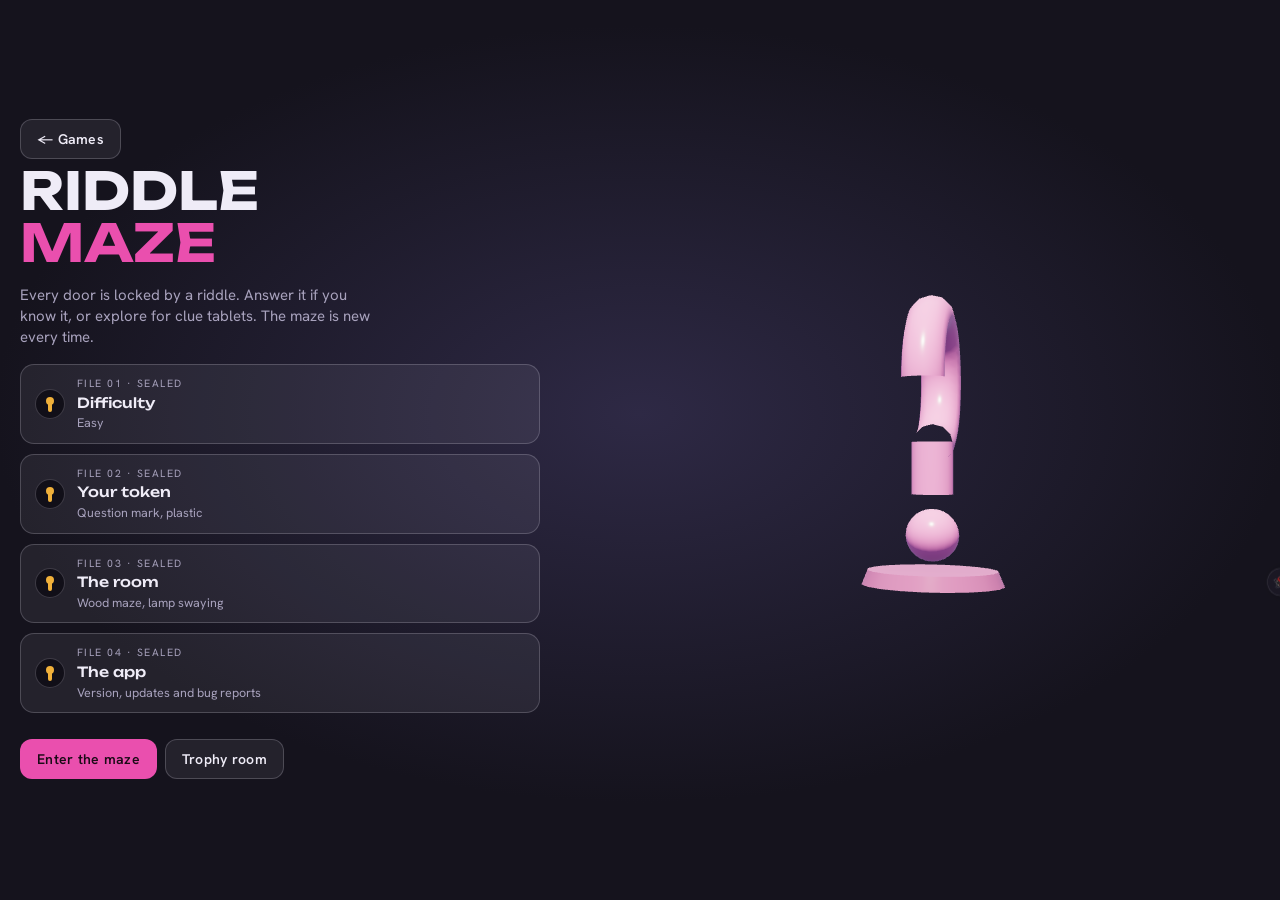
==== commit 7001c9c1: "Remove totems from the app Deletes totem-factory.js and every use of it. Riddle Maze rooms now hold " ====
--- a/riddles.html
+++ b/riddles.html
@@ -107,11 +107,6 @@
 #trophy-card { max-height: 52%; }
 #trophy-card h2, #tray h2 { margin: 0 0 4px; font-family: var(--display); font-weight: 500; font-size: 15px; }
 #trophy-card p, #tray p { margin: 4px 0; }
-.rar-0 { color: var(--muted); } .rar-1 { color: var(--good); } .rar-2 { color: #8fb4ff; } .rar-3 { color: var(--amber); }
-.slots { list-style: none; margin: 8px 0 0; padding: 0; display: flex; flex-direction: column; gap: 6px; }
-.slots li { display: flex; align-items: center; gap: 6px; padding: 6px 8px 6px 12px; background: var(--tile); border-radius: 10px; font-size: 14px; }
-.slots li span { flex: 1; min-width: 0; }
-.slots button { padding: 8px 11px; font-size: 13px; }
 .badges { list-style: none; margin: 8px 0 0; padding: 0; display: grid; grid-template-columns: repeat(auto-fill, minmax(135px, 1fr)); gap: 8px; }
 .badges li { padding: 10px; border-radius: 12px; border: 1px solid var(--line); background: var(--tile); font-size: 12.5px; color: var(--muted); opacity: 0.55; }
 .badges li b { display: block; color: var(--ink); font-size: 13.5px; margin-bottom: 2px; }
@@ -303,7 +298,6 @@
 
 <script src="three.min.js"></script>
 <script src="riddles-data.js"></script>
-<script src="totem-factory.js"></script>
 <script src="riddles-collect.js"></script>
 <script>
 (function () {
@@ -610,8 +604,8 @@
   return g;
 }
 
-/* ---------- Collectables: totems, scenery, badges (see riddles-collect.js) ---------- */
-var C = window.CPCollect(THREE, woodTex, renderer);
+/* ---------- Collectables: scenery, badges (see riddles-collect.js) ---------- */
+var C = window.CPCollect(THREE, woodTex);
 var decorMode = false, decorPick = null, decorGroup = null, decorPicks = [], tableTop = null, tableMats = null, bsideNow = 0;
 var reviewing = false, reviewFloor = 0, trophyGroup = new THREE.Group(); scene.add(trophyGroup); trophyGroup.visible = false;
 function hideAll() { ['panel', 'journal', 'note', 'end', 'endbar', 'review', 'tray'].forEach(function (id) { $(id).hidden = true; }); decorMode = false; }
@@ -677,7 +671,7 @@
       var bit = new THREE.Mesh(new THREE.BoxGeometry(0.14, 0.08, 0.04), km); bit.position.set(0.07, -0.2, 0); kg.add(bit);
       o.keyMesh = kg;
     }
-    if (r.find) { var fm = r.find.type === 'totem' ? C.totemMesh(r.find.key) : C.crateMesh(); fm.scale.setScalar(r.find.type === 'totem' ? 0.55 : 0.8); fm.position.set(0.68, 0.1, 0.68); detail.add(fm); o.findMesh = fm; }
+    if (r.find) { var fm = C.crateMesh(); fm.scale.setScalar(0.8); fm.position.set(0.68, 0.1, 0.68); detail.add(fm); o.findMesh = fm; }
     roomObjs.push(o);
   });
   maze.edges.forEach(function (e, i) {
@@ -739,10 +733,9 @@
   if (decorGroup) mazeGroup.remove(decorGroup);
   decorGroup = new THREE.Group(); decorGroup.position.y = boardY - 0.2; mazeGroup.add(decorGroup); decorPicks = [];
   var d = C.data();
-  d.decor = d.decor.filter(function (it) { return it.id !== 'stack' || d.stack.length; });
   d.decor.forEach(function (it, i) {
-    var m = it.id === 'stack' ? C.stackMesh(d.stack) : C.sceneryMesh(it.id), e = ringEdges(it.a), r = e[0] + it.t * (e[1] - e[0]);
-    m.position.set(Math.sin(it.a) * r, 0, Math.cos(it.a) * r); m.rotation.y = it.r || 0; m.scale.setScalar(it.id === 'stack' ? 1.4 : 1.5);
+    var m = C.sceneryMesh(it.id), e = ringEdges(it.a), r = e[0] + it.t * (e[1] - e[0]);
+    m.position.set(Math.sin(it.a) * r, 0, Math.cos(it.a) * r); m.rotation.y = it.r || 0; m.scale.setScalar(1.5);
     m.traverse(function (o) { if (o.isMesh) { o.userData.decor = i; decorPicks.push(o); } }); decorGroup.add(m);
   });
   var cap = tableMats[0];
@@ -802,11 +795,8 @@
       notes.push('<p class="cluebox">' + (T.label !== 'none' ? '<b>' + e.sym + '</b> ' : '') + esc(e.riddle.clue) + '</p>'); });
     if (fresh.length) notes.unshift('<p class="small">' + (T.label === 'none' ? 'A clue tablet. It does not say which door it belongs to.' : 'A clue tablet. Its mark matches a door somewhere in the maze.') + '</p>'); }
   if (r.key) { r.key = false; keys++; notes.push('<p>You found a <b>master key</b>. It opens one sealed door.</p>'); }
-  if (r.find) { var f = r.find, nm = f.type === 'totem' ? C.totemName(f.key) : C.sceneryName(f.id); r.find = null; stats.finds.push(nm);
-    var rar = f.type === 'totem' ? C.finishOf(f.key).rarity : 0, nb = C.collect(f);
-    notes.push(f.type === 'totem' ? '<p>You found a totem: <b>' + esc(nm) + '</b> <span class="rar-' + rar + '">(' + C.RARITY[rar] + ')</span>. It is now in your trophy room.</p>'
-      : '<p>You found scenery for the table: <b>' + esc(nm) + '</b>. Use Decorate to place it.</p>');
-    if (rar === 3) kickLamp(0.15);
+  if (r.find) { var f = r.find, nm = C.sceneryName(f.id), nb; r.find = null; stats.finds.push(nm); nb = C.collect(f);
+    notes.push('<p>You found scenery for the table: <b>' + esc(nm) + '</b>. Use Decorate to place it.</p>');
     nb.forEach(function (b) { stats.badges.push(b); notes.push(badgeNote(b)); }); }
   refresh();
   if (i === maze.exit) return finish(true);
@@ -989,11 +979,10 @@
     var b = document.createElement('button'); b.type = 'button'; b.textContent = g[1]; b.setAttribute('aria-pressed', String(d.ground === g[0]));
     b.onclick = function () { d.ground = g[0]; C.save(); buildDecor(); renderTray(); }; gb.appendChild(b); });
   var items = C.OBJECTS.filter(function (o) { return d.scenery[o[0]]; }).map(function (o) { return [o[0], o[1], d.scenery[o[0]] - placed(o[0])]; });
-  if (d.stack.length) items.push(['stack', 'Your totem stack', 1 - placed('stack')]);
   items.forEach(function (it) { var b = document.createElement('button'); b.type = 'button'; b.textContent = it[1] + ' \u00D7' + it[2]; b.disabled = it[2] < 1;
     b.setAttribute('aria-pressed', String(decorPick === it[0])); b.onclick = function () { decorPick = decorPick === it[0] ? null : it[0]; renderTray(); }; ib.appendChild(b); });
   if (decorPick && !items.some(function (it) { return it[0] === decorPick && it[2] > 0; })) decorPick = null;
-  $('tray-hint').textContent = !items.length ? 'No scenery yet. Crates of scenery turn up in maze rooms, and your totem stack can stand here once you build one in the trophy room.'
+  $('tray-hint').textContent = !items.length ? 'No scenery yet. Crates of scenery turn up in maze rooms.'
     : decorPick ? 'Tap the table around the maze to place it. Tap a placed piece to pick it back up.' : 'Choose a piece, then tap the table around the maze. Tap a placed piece to pick it back up.';
   $('tray-clear').disabled = !d.decor.length;
 }
@@ -1014,30 +1003,18 @@
 $('tray-clear').onclick = function () { C.data().decor = []; C.save(); buildDecor(); renderTray(); };
 
 /* ---------- Trophy room ---------- */
-var trophyTab = 'totems', trophyIdx = 0, trophyMsg = '';
-function ownedTotems() { var d = C.data(); return Object.keys(d.totems).sort(function (a, b) { return C.finishOf(b).rarity - C.finishOf(a).rarity || (a < b ? -1 : 1); }); }
+var trophyTab = 'scenery', trophyIdx = 0;
 function ownedScenery() { var d = C.data(); return C.GROUNDS.concat(C.OBJECTS).map(function (x) { return x[0]; }).filter(function (id) { return d.scenery[id]; }); }
-function canStack(key) { var d = C.data(); return d.stack.length < 4 && d.stack.filter(function (k) { return k === key; }).length < d.totems[key]; }
 function showTrophy(mesh, scale) {
   clearGroup(trophyGroup); trophyGroup.userData.t = null; if (!mesh) return;
   var wide = canvas.clientWidth >= 820; mesh.scale.setScalar(scale * (wide ? 1.3 : 1)); trophyGroup.position.set(0, wide ? 0.6 : 0.2, 0); trophyGroup.add(mesh); trophyGroup.userData.t = mesh;
 }
 function renderTrophy() {
-  var d = C.data(), tot = ownedTotems(), sc = ownedScenery(), all = C.DESIGNS.length * C.FINISHES.length, card = $('trophy-card'), h = '';
-  var tabs = [['totems', 'Totems ' + tot.length], ['stack', 'Stack ' + d.stack.length + '/4'], ['scenery', 'Scenery ' + sc.length], ['badges', 'Badges ' + d.badges.length + '/' + C.BADGES.length]];
+  var d = C.data(), sc = ownedScenery(), card = $('trophy-card'), h = '';
+  var tabs = [['scenery', 'Scenery ' + sc.length], ['badges', 'Badges ' + d.badges.length + '/' + C.BADGES.length]];
   $('trophy-tabs').innerHTML = tabs.map(function (t) { return '<button type="button" data-tab="' + t[0] + '" aria-pressed="' + (trophyTab === t[0]) + '">' + t[1] + '</button>'; }).join('');
   var nav = function (n) { return n > 1 ? '<button type="button" data-act="prev" aria-label="Previous">\u2190</button><button type="button" data-act="next" aria-label="Next">\u2192</button>' : ''; };
-  if (trophyTab === 'totems') {
-    if (!tot.length) { showTrophy(null); h = '<h2>No totems yet</h2><p class="small">Totems are hidden in maze rooms. Easy mazes hold common ones. Medium and Hard mazes hold more, and rarer ones, including gemstones, gold and diamond.</p>'; }
-    else { trophyIdx = (trophyIdx + tot.length) % tot.length; var k = tot[trophyIdx], f = C.finishOf(k); showTrophy(C.totemMesh(k), 1.7);
-      h = '<h2>' + esc(C.totemName(k)) + '</h2><p><span class="rar-' + f.rarity + '">' + C.RARITY[f.rarity] + '</span> <span class="small">\u00B7 found ' + d.totems[k] + (d.totems[k] === 1 ? ' time' : ' times') + ' \u00B7 ' + (trophyIdx + 1) + ' of ' + tot.length + '</span></p>'
-        + '<p class="small">' + esc(C.totemDesc(k)) + '.</p><p class="small">' + tot.length + ' of ' + all + ' different totems found.</p><div class="row">' + nav(tot.length) + '<button type="button" class="primary" data-act="add"' + (canStack(k) ? '' : ' disabled') + '>Add to stack</button></div>'; }
-  } else if (trophyTab === 'stack') {
-    showTrophy(d.stack.length ? C.stackMesh(d.stack) : null, 1.05);
-    h = '<h2>Your totem stack</h2><p class="small">' + (d.stack.length ? 'Up to four totems, in any order. Top of the stack is listed first. Use Decorate in a maze to stand the stack on the table.' : 'Empty. Open Totems and choose Add to stack. Up to four, in any order.') + '</p><ul class="slots">';
-    for (var i = d.stack.length - 1; i >= 0; i--) h += '<li><span>' + esc(C.totemName(d.stack[i])) + '</span><button type="button" data-act="up" data-i="' + i + '" aria-label="Move up"' + (i === d.stack.length - 1 ? ' disabled' : '') + '>\u2191</button><button type="button" data-act="down" data-i="' + i + '" aria-label="Move down"' + (i === 0 ? ' disabled' : '') + '>\u2193</button><button type="button" data-act="drop" data-i="' + i + '" aria-label="Remove">\u00D7</button></li>';
-    h += '</ul>';
-  } else if (trophyTab === 'scenery') {
+  if (trophyTab === 'scenery') {
     if (!sc.length) { showTrophy(null); h = '<h2>No scenery yet</h2><p class="small">Crates in maze rooms hold scenery for the table: trees, stones, paths, ground covers and more.</p>'; }
     else { trophyIdx = (trophyIdx + sc.length) % sc.length; var id = sc[trophyIdx]; showTrophy(C.sceneryMesh(id), C.isGround(id) ? 1.6 : 1.2);
       h = '<h2>' + esc(C.sceneryName(id)) + '</h2><p class="small">' + (C.isGround(id) ? 'Ground cover for the whole table.' : 'You have ' + d.scenery[id] + '.') + ' \u00B7 ' + (trophyIdx + 1) + ' of ' + sc.length + '</p><p class="small">Place scenery with Decorate while you are in a maze.</p><div class="row">' + nav(sc.length) + '</div>'; }
@@ -1045,17 +1022,12 @@
     showTrophy(null);
     h = '<h2>Badges</h2><ul class="badges">' + C.BADGES.map(function (b) { return '<li' + (d.badges.indexOf(b[0]) >= 0 ? ' class="got"' : '') + '><b>' + b[1] + '</b>' + b[2] + '</li>'; }).join('') + '</ul>';
   }
-  card.innerHTML = h + (trophyMsg ? '<p class="cluebox">' + esc(trophyMsg) + '</p>' : ''); trophyMsg = '';
+  card.innerHTML = h;
 }
 $('trophy-tabs').onclick = function (ev) { var b = ev.target.closest('button'); if (!b) return; trophyTab = b.dataset.tab; trophyIdx = 0; renderTrophy(); };
 $('trophy-card').onclick = function (ev) {
-  var b = ev.target.closest('button'); if (!b || b.disabled) return; var d = C.data(), act = b.dataset.act, i = +b.dataset.i, t;
+  var b = ev.target.closest('button'); if (!b || b.disabled) return; var act = b.dataset.act;
   if (act === 'prev') trophyIdx--; else if (act === 'next') trophyIdx++;
-  else if (act === 'add') { var k = ownedTotems()[trophyIdx]; if (canStack(k)) { d.stack.push(k); trophyMsg = 'Added to the top of your stack (' + d.stack.length + ' of 4).'; } }
-  else if (act === 'up') { t = d.stack[i]; d.stack[i] = d.stack[i + 1]; d.stack[i + 1] = t; }
-  else if (act === 'down') { t = d.stack[i]; d.stack[i] = d.stack[i - 1]; d.stack[i - 1] = t; }
-  else if (act === 'drop') d.stack.splice(i, 1);
-  var nb = C.sweep([]); if (nb.length) trophyMsg = 'Badge earned: ' + C.badgeName(nb[0]) + '.';
   renderTrophy();
 };
 $('open-trophy').onclick = function () { hideAll(); over = true; $('app').dataset.screen = 'trophy'; pivot.visible = false; previewGroup.visible = false; trophyGroup.visible = true; trophyIdx = 0; renderTrophy(); };
@@ -1130,8 +1102,6 @@
   var spinner = (setupScreen ? previewGroup.userData.t : token); if (spinner && spinner.userData.spin) spinner.userData.spin.rotation.y += dt * (busy ? 3 : 0.6);
   roomObjs.forEach(function (o) { if (o.keyMesh) o.keyMesh.rotation.y += dt * 1.5; if (o.findMesh) o.findMesh.rotation.y += dt * 0.9; });
   if (trophyGroup.visible && trophyGroup.userData.t) trophyGroup.userData.t.rotation.y += dt * 0.6;
-  var secsNow = now / 1000, live = [trophyGroup.visible ? trophyGroup.userData.t : null].concat(pivot.visible && decorGroup ? decorGroup.children : [], pivot.visible ? roomObjs.map(function (o) { return o.findMesh; }) : []);
-  live.forEach(function (o) { if (o && o.userData.update) o.userData.update(secsNow); }); // totems with moving parts: water, flame, lighthouse
   renderer.render(scene, camera);
   requestAnimationFrame(frame);
 }
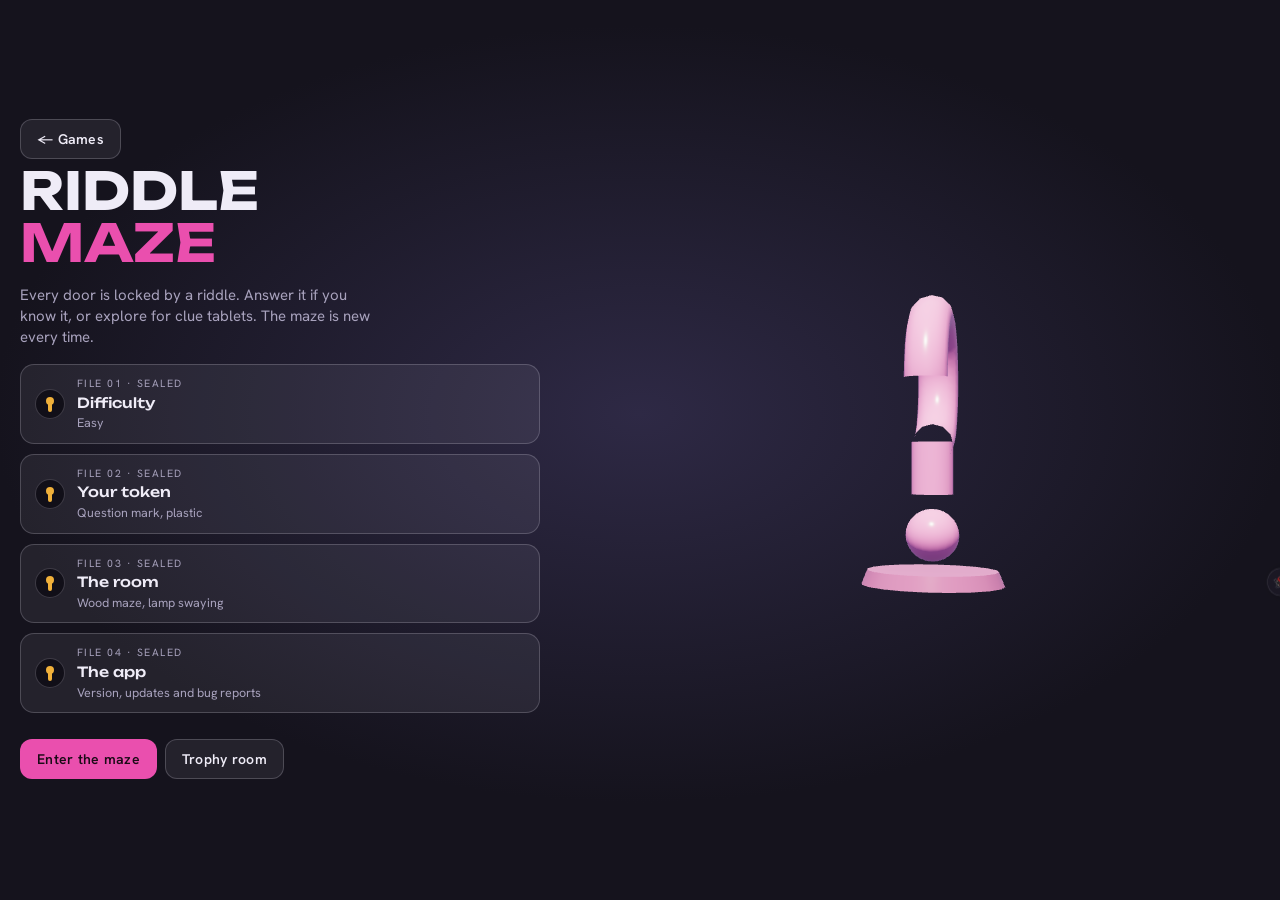
==== commit f78f8c3b: "Token faces its door; table top blocks the lamp - The token now turns to face the door whose riddle " ====
--- a/riddles.html
+++ b/riddles.html
@@ -716,6 +716,7 @@
   var legH = 9, stem = new THREE.Mesh(new THREE.CylinderGeometry(tableR * 0.16, tableR * 0.26, legH, 24), walnut); stem.position.y = boardY - 0.8 - legH / 2; stem.userData.board = true; mazeGroup.add(stem);
   var foot = new THREE.Mesh(new THREE.CylinderGeometry(tableR * 0.5, tableR * 0.58, 0.7, 48), walnut); foot.position.y = boardY - 0.8 - legH - 0.35; foot.userData.board = true; mazeGroup.add(foot);
   mazeGroup.traverse(function (o) { if (!o.isMesh) return; o.receiveShadow = true; o.castShadow = !o.userData.board && !Array.isArray(o.material) && o.material.depthWrite !== false; });
+  top.castShadow = true; // the table top is solid: it blocks the lamp, so nothing below it is lit or carries the maze's shadow
   if (token) mazeGroup.remove(token);
   token = buildToken(setup.token, setup.tmat); token.scale.setScalar(1.15); mazeGroup.add(token);
   token.traverse(function (o) { if (o.isMesh && !o.material.transparent) { o.castShadow = true; o.receiveShadow = true; } });
@@ -821,7 +822,14 @@
   if (busy || over || !$('panel').hidden || i === cur) return;
   var steps = routeTo(i); if (!steps) return say('That room is behind a locked door.'); walk(steps);
 }
+function faceDoor(i) { // turn the token towards the door it is dealing with
+  var e = maze.edges[i], here = roomPos(maze.rooms[cur]), there = e.vertical ? edgeObjs[i].way[0] : roomPos(maze.rooms[e.a === cur ? e.b : e.a]);
+  var dx = there.x - here.x, dz = there.z - here.z; if (Math.abs(dx) + Math.abs(dz) < 0.01) return;
+  var from = token.rotation.y, turn = Math.atan2(dx, dz) - from; turn = Math.atan2(Math.sin(turn), Math.cos(turn));
+  tween(0.25, function (k) { token.rotation.y = from + turn * k; });
+}
 function openPanel(i) {
+  faceDoor(i);
   var e = maze.edges[i]; panelEdge = i; e.seen = true;
   var sealed = e.state === 'sealed';
   $('panel-title').textContent = sealed ? 'Sealed door' : 'Locked door' + (e.sym && T.label !== 'none' ? ' · ' + e.sym : '');
@@ -928,7 +936,7 @@
   say('Drag to move around the table, pinch to zoom, two fingers to pan. Tap a glowing door to read its riddle. The gold room is the exit.');
 }
 window.__riddleMaze.state = function () { return { maze: maze, cur: cur, keys: keys, oil: oil, stats: stats, over: over, busy: busy, journal: journal }; };
-window.__riddleMaze.tapDoor = tapDoor; window.__riddleMaze.newMaze = newMaze; window.__riddleMaze.C = C;
+window.__riddleMaze.table = function () { return tableTop; }; window.__riddleMaze.tokenYaw = function () { return Math.atan2(Math.sin(token.rotation.y), Math.cos(token.rotation.y)); }; window.__riddleMaze.tapDoor = tapDoor; window.__riddleMaze.newMaze = newMaze; window.__riddleMaze.C = C;
 
 /* ---------- Journal and buttons ---------- */
 function showJournal() {
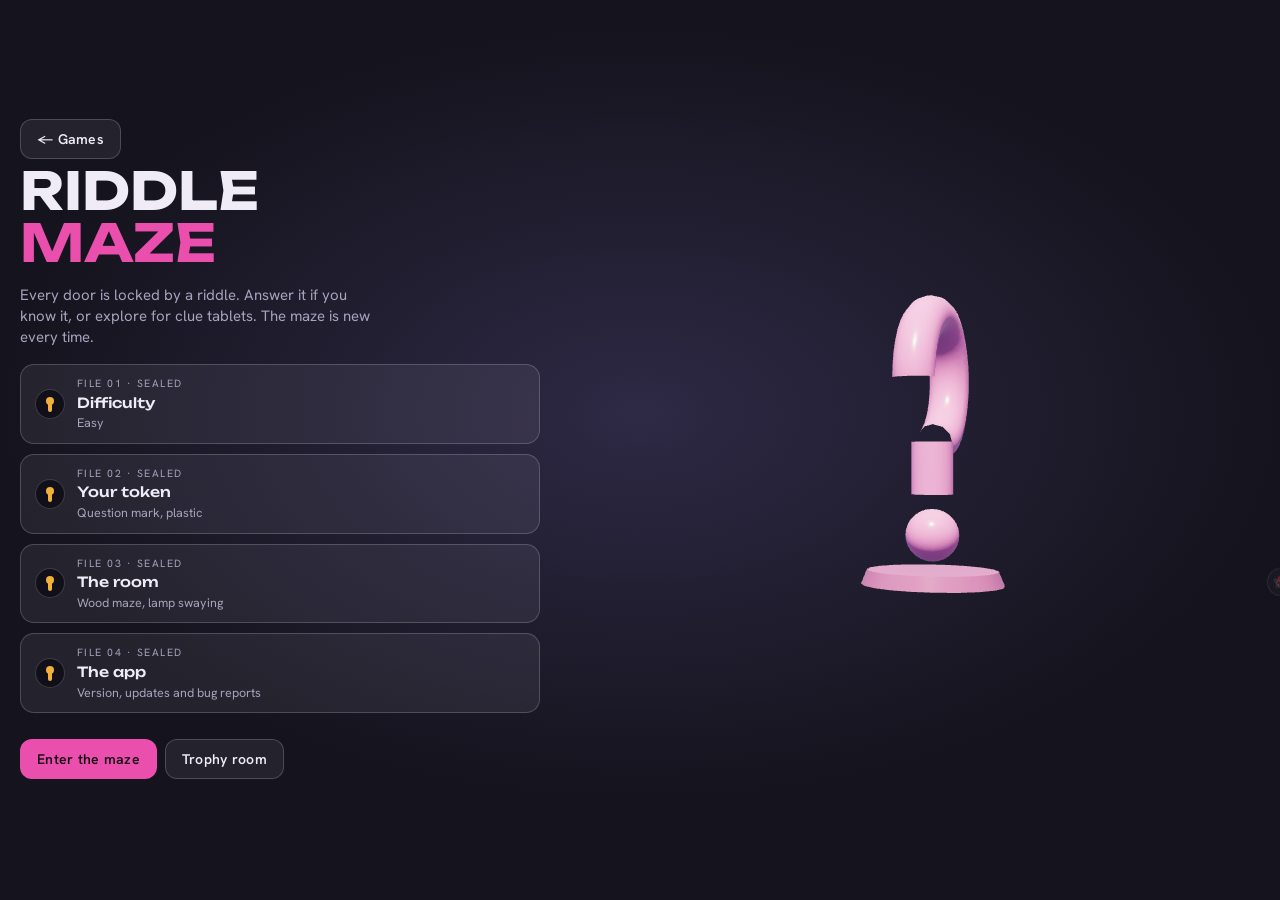
==== commit 3b3f9a12: "Journal sits beside the riddle; text boxes close each other - The riddle and the journal share a doc" ====
--- a/riddles.html
+++ b/riddles.html
@@ -92,6 +92,12 @@
 #end .stars { font-size: 34px; letter-spacing: 6px; color: var(--amber); }
 #end dl { display: grid; grid-template-columns: 1fr auto; gap: 4px 16px; margin: 10px 0; }
 #end dd { margin: 0; font-weight: 600; text-align: right; }
+
+/* ----- The riddle and the journal share a dock, so the journal sits below (or beside) the riddle instead of over it ----- */
+#dock { position: absolute; left: 12px; right: 12px; top: calc(64px + var(--safe-t)); margin: 0 auto; max-width: 480px; max-height: calc(100% - 90px);
+  overflow-y: auto; display: flex; flex-direction: column; gap: 10px; z-index: 5; pointer-events: none; }
+#dock > .card { position: static; margin: 0; max-width: none; max-height: none; overflow: visible; flex: none; pointer-events: auto; }
+@media (min-width: 900px) { #dock.pair { max-width: 960px; flex-direction: row; align-items: flex-start; } #dock.pair > .card { flex: 1; min-width: 0; } }
 
 /* ----- Trophy room, decorating tray, maze review ----- */
 #app[data-screen="trophy"] #hud, #app[data-screen="trophy"] #status { display: none; }
@@ -608,7 +614,19 @@
 var C = window.CPCollect(THREE, woodTex);
 var decorMode = false, decorPick = null, decorGroup = null, decorPicks = [], tableTop = null, tableMats = null, bsideNow = 0;
 var reviewing = false, reviewFloor = 0, trophyGroup = new THREE.Group(); scene.add(trophyGroup); trophyGroup.visible = false;
-function hideAll() { ['panel', 'journal', 'note', 'end', 'endbar', 'review', 'tray'].forEach(function (id) { $(id).hidden = true; }); decorMode = false; }
+function hideAll() { ['panel', 'journal', 'note', 'end', 'endbar', 'review', 'tray'].forEach(function (id) { $(id).hidden = true; }); decorMode = false; syncDock(); }
+/* Text boxes: opening one closes the others. The one exception is the journal next to a riddle, which share the dock. */
+var dock = document.createElement('div'); dock.id = 'dock'; $('app').insertBefore(dock, $('panel')); dock.appendChild($('panel')); dock.appendChild($('journal'));
+var BOXES = ['panel', 'journal', 'note', 'review', 'tray', 'end'];
+function syncDock() { dock.classList.toggle('pair', !$('panel').hidden && !$('journal').hidden); }
+function show(id) {
+  BOXES.forEach(function (c) {
+    if (c === id || $(c).hidden) return;
+    if ((c === 'panel' && id === 'journal') || (c === 'journal' && id === 'panel')) return;
+    if (c === 'panel') closePanel(); else if (c === 'end') startReview(); else { if (c === 'tray') decorMode = false; $(c).hidden = true; }
+  });
+  $(id).hidden = false; syncDock();
+}
 function badgeNote(b) { return '<p class="cluebox"><b>Badge earned</b> ' + esc(C.badgeName(b)) + '</p>'; }
 
 /* ---------- Game state ---------- */
@@ -802,7 +820,7 @@
   refresh();
   if (i === maze.exit) return finish(true);
   if (T.oil && oil <= 0) return finish(false, 'Your lantern ran out of oil before you reached the exit.');
-  if (notes.length) { $('note-title').textContent = 'You found something'; $('note-body').innerHTML = notes.join(''); $('note').hidden = false; }
+  if (notes.length) { $('note-title').textContent = 'You found something'; $('note-body').innerHTML = notes.join(''); show('note'); }
   else if (first) say(T.oil ? 'Oil left: ' + oil + '. Tap a door to read its riddle.' : 'Tap a door to read its riddle.');
 }
 function esc(s) { return String(s).replace(/[&<>"]/g, function (c) { return { '&': '&amp;', '<': '&lt;', '>': '&gt;', '"': '&quot;' }[c]; }); }
@@ -843,10 +861,10 @@
   $('answer').hidden = sealed; $('submit').hidden = sealed; $('answer').value = ''; $('feedback').textContent = '';
   $('use-key').hidden = !(sealed && keys > 0); $('panel-journal').hidden = !(T.label === 'none' && journal.length);
   $('tries').textContent = sealed ? (keys ? '' : 'You have no master key.') : T.attempts === Infinity ? 'Unlimited attempts.' : 'Attempts left: ' + (T.attempts - e.tries);
-  $('panel').hidden = false;
+  show('panel');
   if (!sealed) setTimeout(function () { try { $('answer').focus({ preventScroll: true }); } catch (x) {} }, 60);
 }
-function closePanel() { $('panel').hidden = true; panelEdge = -1; $('answer').blur(); }
+function closePanel() { $('panel').hidden = true; panelEdge = -1; $('answer').blur(); syncDock(); }
 function openDoor(i, viaKey) {
   var e = maze.edges[i], o = edgeObjs[i]; e.state = 'open'; stats.doors++;
   C.doorOpened(viaKey ? null : e.riddle.id).forEach(function (b) { stats.badges.push(b); });
@@ -892,7 +910,7 @@
     ['Time', Math.floor(secs / 60) + ':' + ('0' + secs % 60).slice(-2)]].map(function (r) { return '<dt>' + r[0] + '</dt><dd>' + r[1] + '</dd>'; }).join('');
   if (won) C.runWon({ tier: maze.tier, wrong: stats.wrong, clues: stats.clues, stars: stars, secs: secs, oil: oil === Infinity ? 99 : oil }).forEach(function (b) { stats.badges.push(b); });
   $('end-finds').innerHTML = (stats.finds.length ? '<p class="small">Found this run: ' + stats.finds.map(esc).join('; ') + '.</p>' : '') + stats.badges.map(badgeNote).join('');
-  setTimeout(function () { if (over && !reviewing && $('app').dataset.screen === 'play') $('end').hidden = false; }, won ? 500 : 900);
+  setTimeout(function () { if (over && !reviewing && $('app').dataset.screen === 'play') show('end'); }, won ? 500 : 900);
 }
 
 /* ---------- After the run: collapse the results and look back over the maze ---------- */
@@ -919,10 +937,10 @@
   var read = list.filter(function (i) { return maze.edges[i].seen; }), unread = list.length - read.length;
   $('review-title').textContent = title;
   $('review-list').innerHTML = (list.length === 1 ? list : read).map(reviewEntry).join('') + (list.length > 1 && unread ? '<p class="small">' + unread + (unread === 1 ? ' door was' : ' doors were') + ' never read.</p>' : '');
-  $('review').hidden = false; $('review').scrollTop = 0;
+  show('review'); $('review').scrollTop = 0;
 }
 $('end-review').onclick = startReview;
-$('show-results').onclick = function () { $('endbar').hidden = true; $('review').hidden = true; $('end').hidden = false; };
+$('show-results').onclick = function () { $('endbar').hidden = true; show('end'); };
 $('open-review').onclick = function () { showReview(maze.edges.map(function (_, i) { return i; }), 'Riddles and clues'); };
 $('close-review').onclick = function () { $('review').hidden = true; };
 $('review-floor').onclick = function () { var fl = floorsOf(); reviewFloor = fl[(fl.indexOf(reviewFloor) + 1) % fl.length]; floorLabel(); refresh(); };
@@ -942,10 +960,10 @@
 function showJournal() {
   $('journal-note').textContent = !journal.length ? 'No clues yet. Look for the green tablets.' : T.label === 'none' ? 'These clues are not labelled. Work out which door each one fits.' : 'Each clue carries the mark of its door.';
   $('journal-list').innerHTML = journal.map(function (j) { return '<li>' + (T.label !== 'none' ? '<b>' + j.sym + '</b>' : '') + esc(j.text) + '</li>'; }).join('');
-  $('journal').hidden = false;
+  show('journal'); if (!$('panel').hidden) $('journal').scrollIntoView({ block: 'nearest' });
 }
 $('open-journal').onclick = showJournal; $('panel-journal').onclick = showJournal;
-$('close-journal').onclick = function () { $('journal').hidden = true; };
+$('close-journal').onclick = function () { $('journal').hidden = true; syncDock(); };
 $('close-note').onclick = function () { $('note').hidden = true; say(T.oil ? 'Oil left: ' + oil + '.' : 'Tap a door to read its riddle.'); };
 $('walk-away').onclick = function () { closePanel(); say('You step back from the door.'); };
 $('answer-form').onsubmit = function (ev) { ev.preventDefault(); submit(); };
@@ -1006,7 +1024,7 @@
   var nb = C.sweep([]); buildDecor(); renderTray(); say(nb.length ? 'Badge earned: ' + C.badgeName(nb[0]) + '.' : 'Placed.');
 }
 $('open-decor').onclick = function () { if (busy) return; if (decorMode) { decorMode = false; $('tray').hidden = true; return; }
-  closePanel(); $('journal').hidden = true; $('review').hidden = true; decorMode = true; decorPick = null; renderTray(); $('tray').hidden = false; };
+  decorMode = true; decorPick = null; renderTray(); show('tray'); decorMode = true; };
 $('tray-done').onclick = function () { decorMode = false; $('tray').hidden = true; };
 $('tray-clear').onclick = function () { C.data().decor = []; C.save(); buildDecor(); renderTray(); };
 
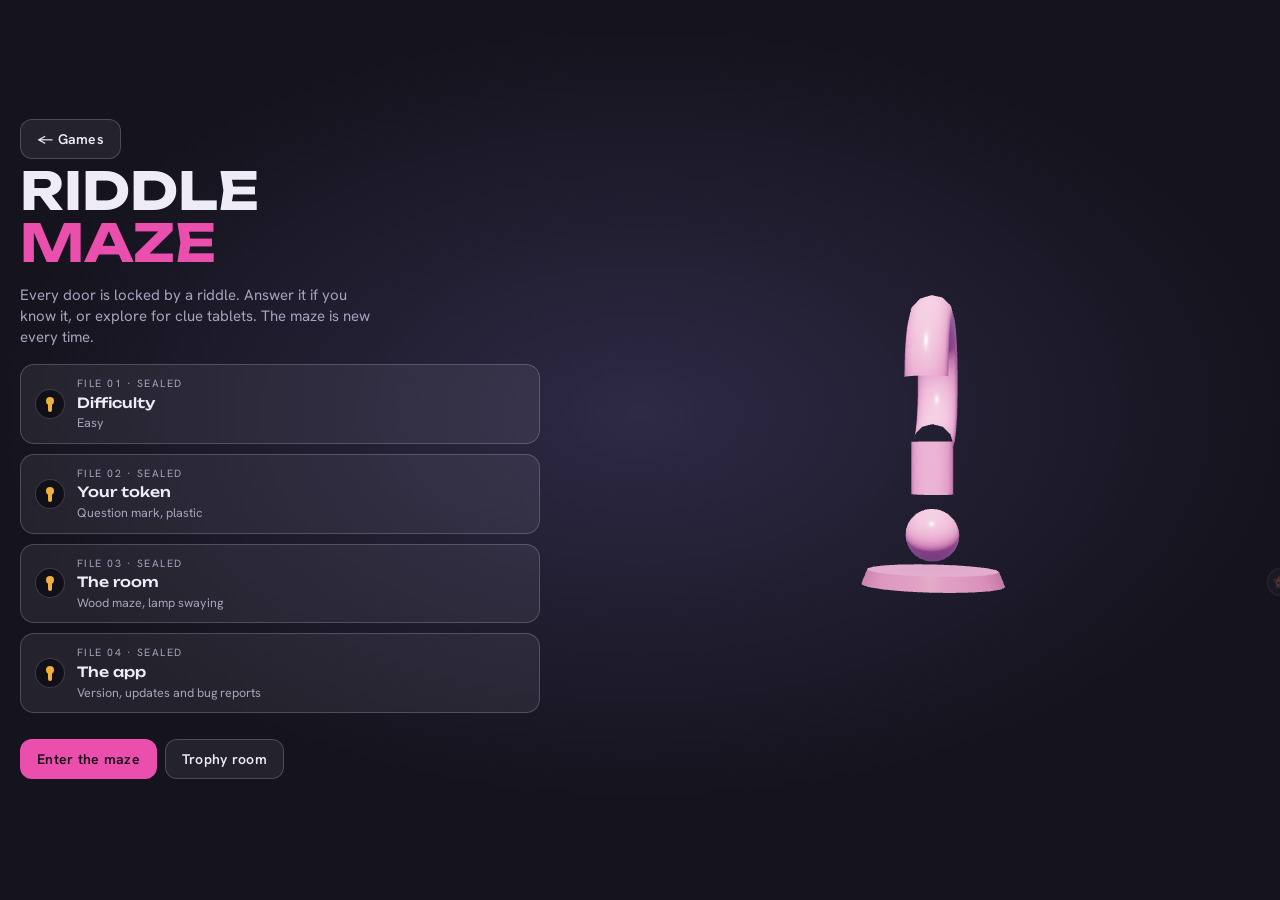
==== commit 17890d93: "Keep text boxes clear of the review bar Co-Authored-By: Claude Fable 5.2 <noreply@anthropic.com> Cla" ====
--- a/riddles.html
+++ b/riddles.html
@@ -618,7 +618,11 @@
 /* Text boxes: opening one closes the others. The one exception is the journal next to a riddle, which share the dock. */
 var dock = document.createElement('div'); dock.id = 'dock'; $('app').insertBefore(dock, $('panel')); dock.appendChild($('panel')); dock.appendChild($('journal'));
 var BOXES = ['panel', 'journal', 'note', 'review', 'tray', 'end'];
-function syncDock() { dock.classList.toggle('pair', !$('panel').hidden && !$('journal').hidden); }
+function syncDock() { // also keeps every box clear of the review bar when that is showing
+  dock.classList.toggle('pair', !$('panel').hidden && !$('journal').hidden);
+  var bar = $('endbar'), top = bar.hidden ? '' : (bar.offsetTop + bar.offsetHeight + 8) + 'px';
+  [dock, $('note'), $('review')].forEach(function (el) { el.style.top = top; el.style.maxHeight = top ? 'calc(100% - ' + top + ' - 26px)' : ''; });
+}
 function show(id) {
   BOXES.forEach(function (c) {
     if (c === id || $(c).hidden) return;
@@ -919,7 +923,7 @@
 function floorLabel() { var fl = floorsOf(); $('review-floor').hidden = fl.length < 2; $('review-floor').textContent = 'Floor ' + (fl.indexOf(reviewFloor) + 1) + ' of ' + fl.length; }
 function startReview() {
   if (!reviewing) { reviewing = true; reviewFloor = maze.rooms[cur].f; }
-  $('end').hidden = true; $('endbar').hidden = false; floorLabel(); refresh();
+  $('end').hidden = true; $('endbar').hidden = false; floorLabel(); refresh(); syncDock();
   say('Look around the maze you just played. Tap any door to see its riddle and clue.');
 }
 function reviewEntry(i) {
